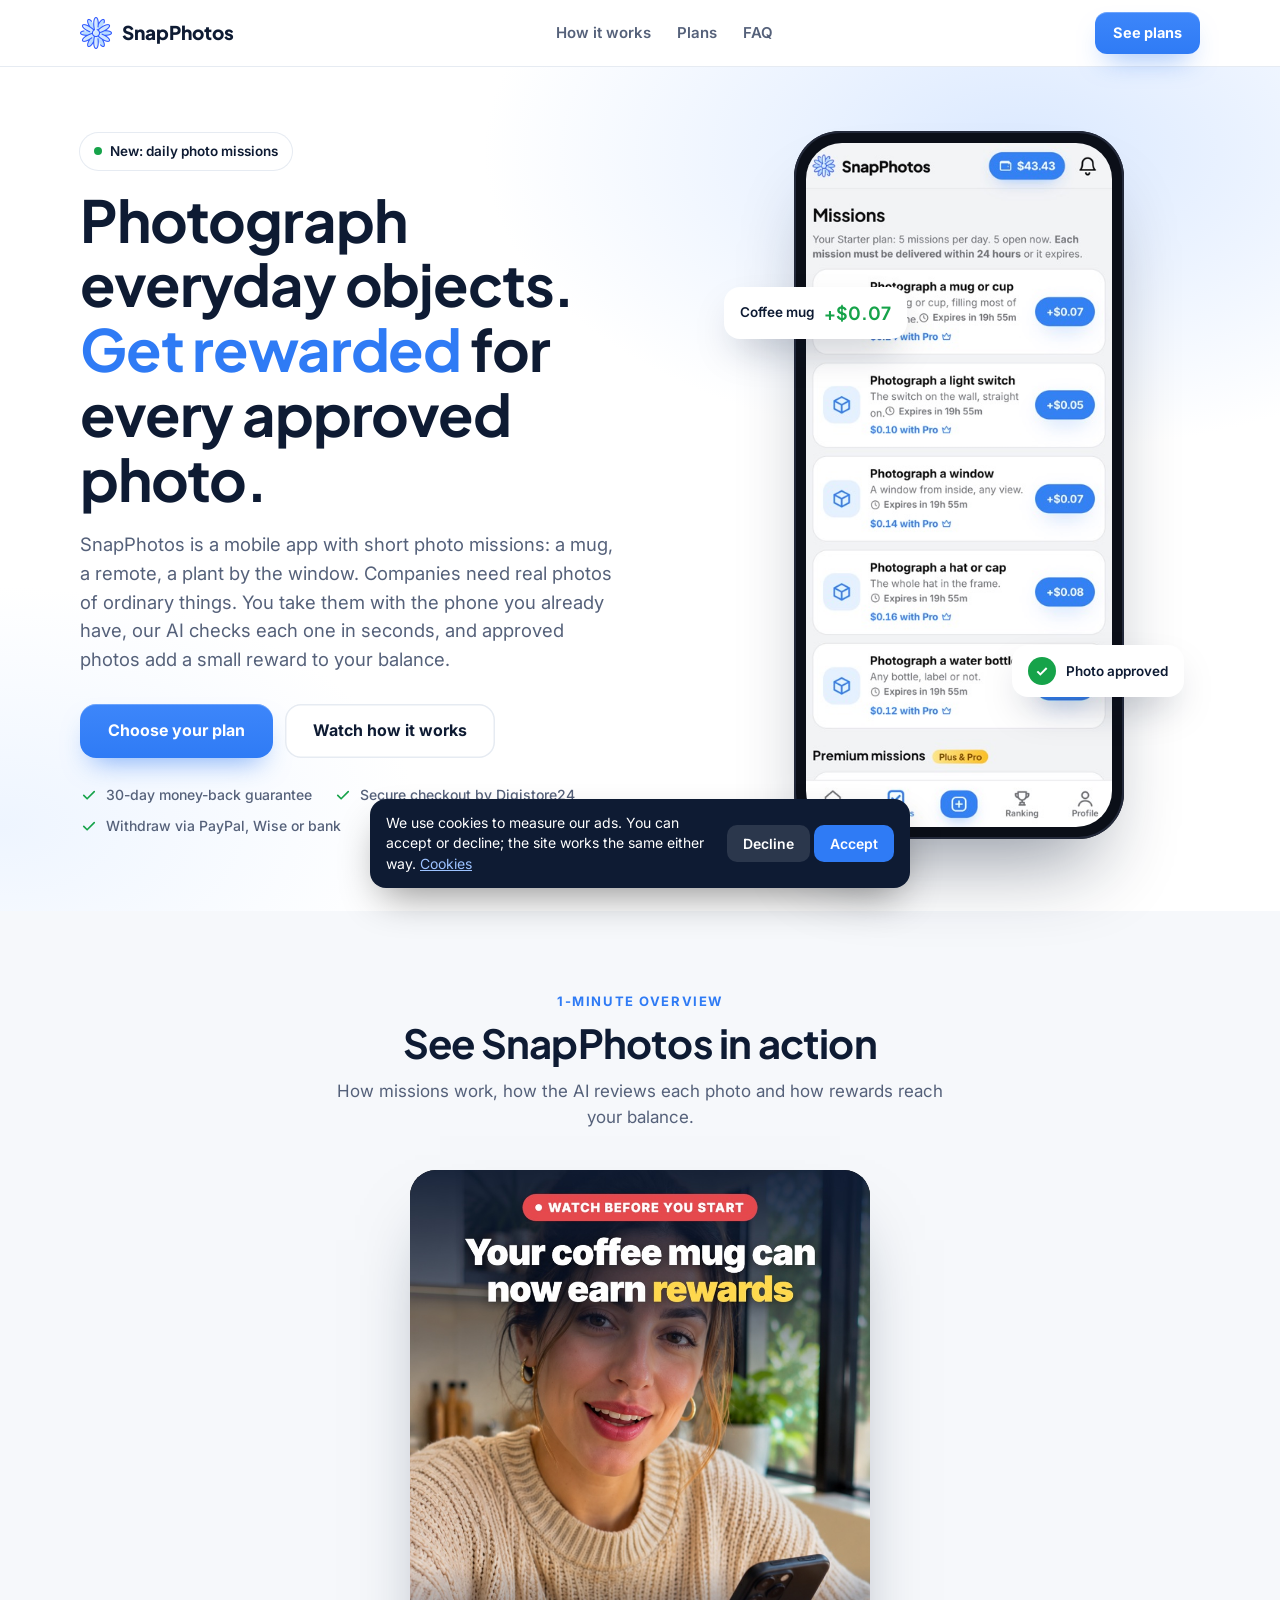
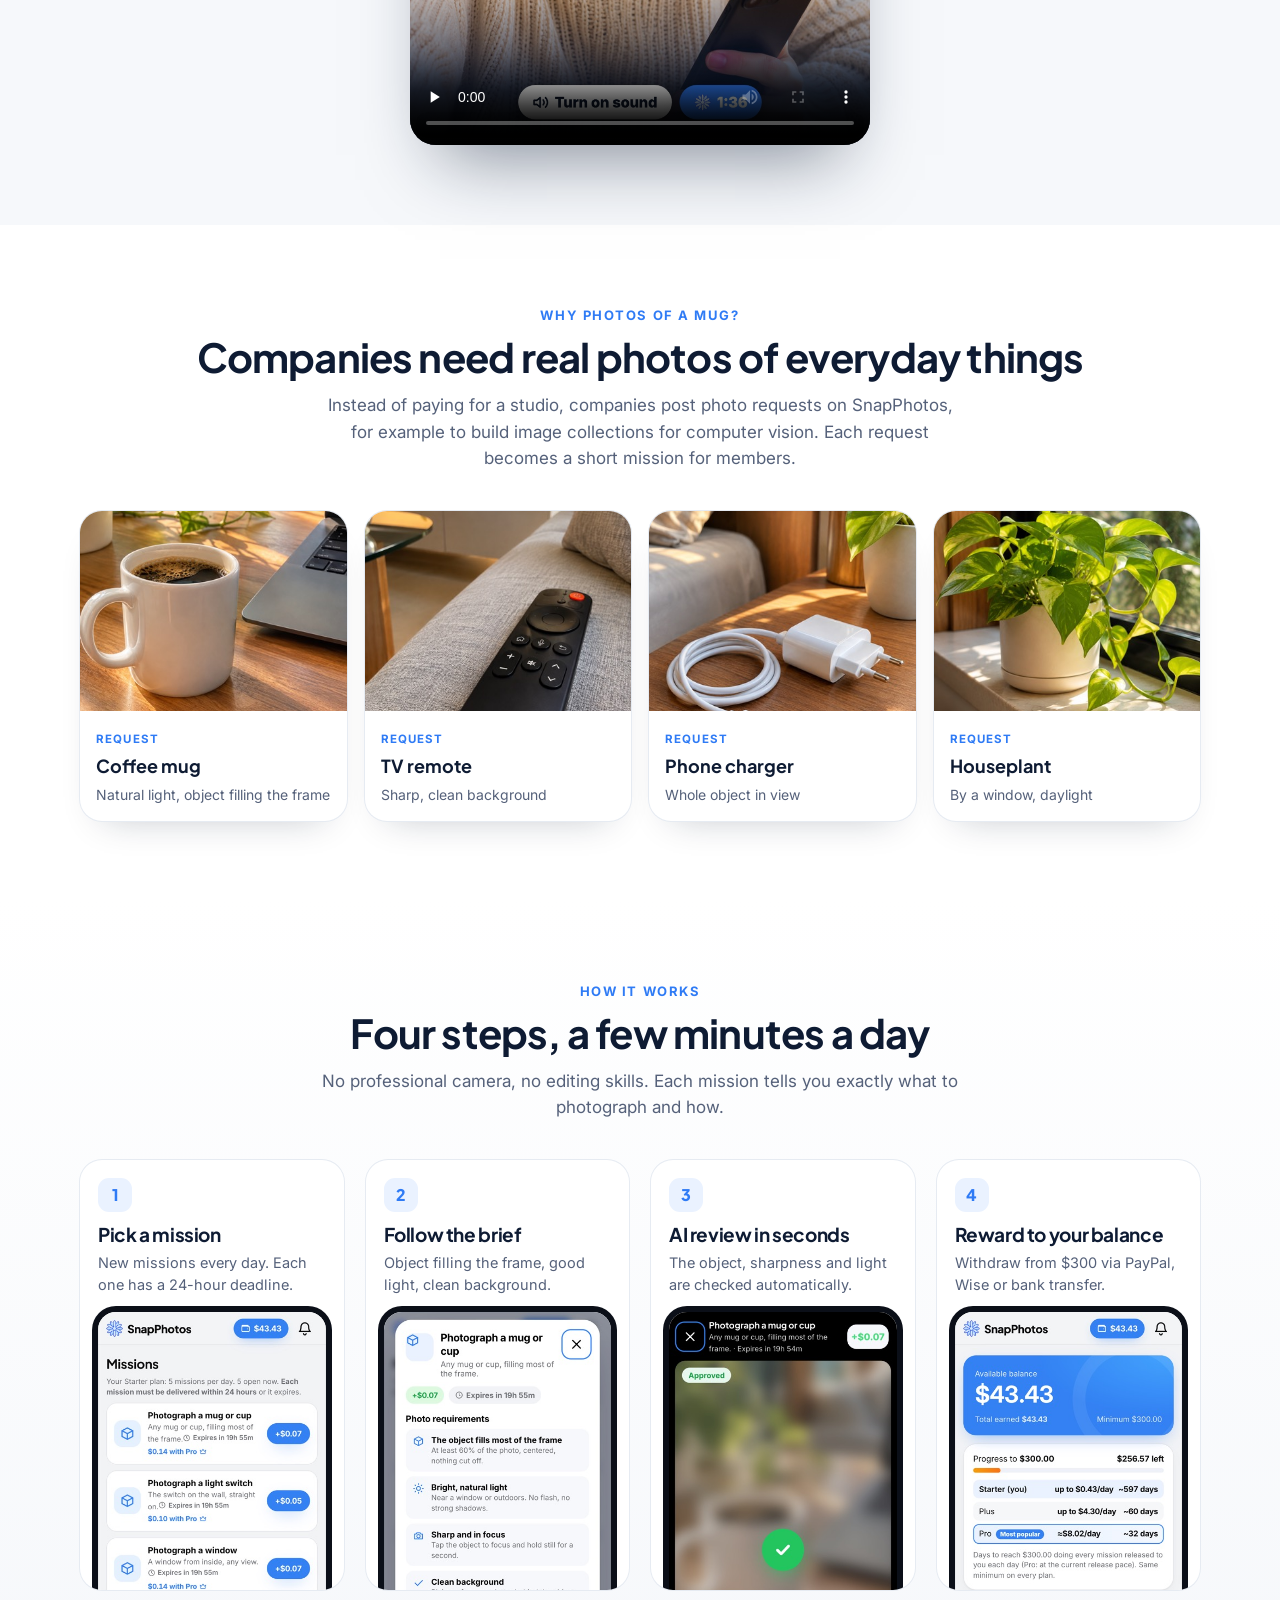
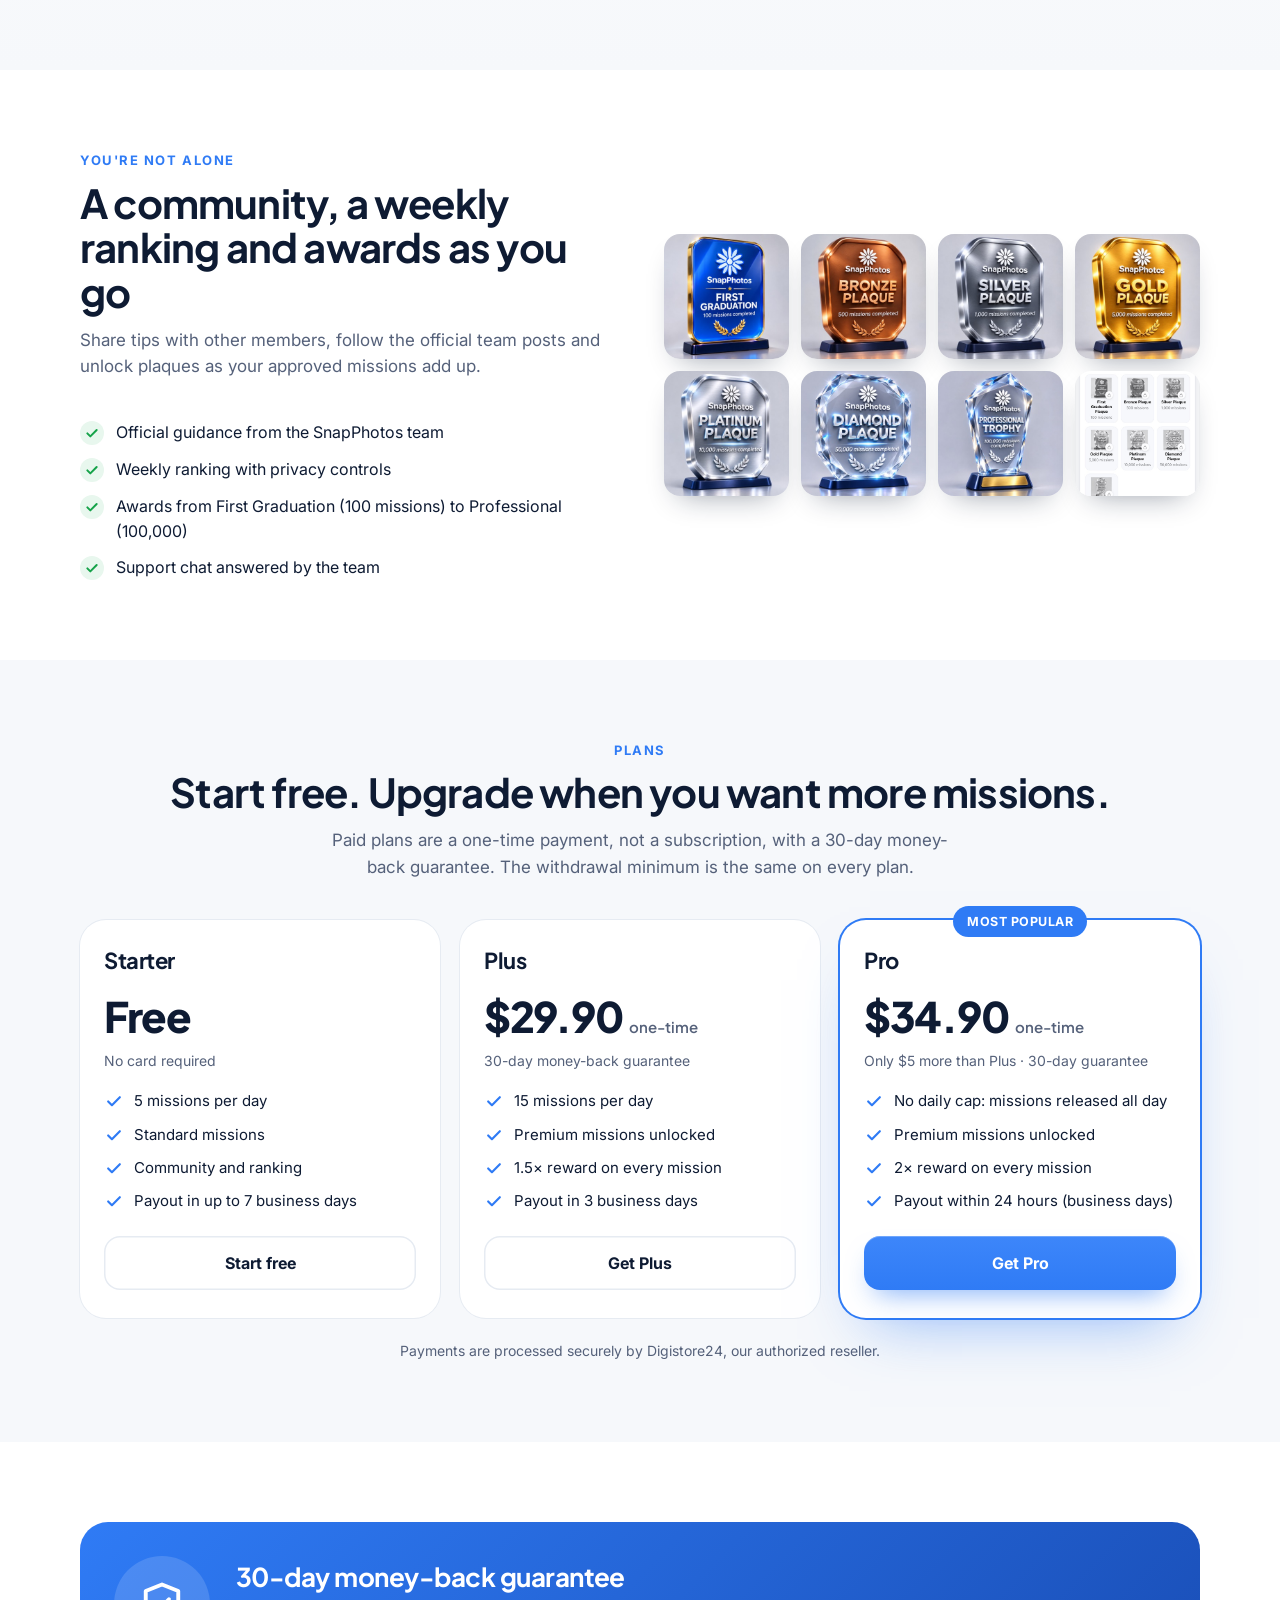
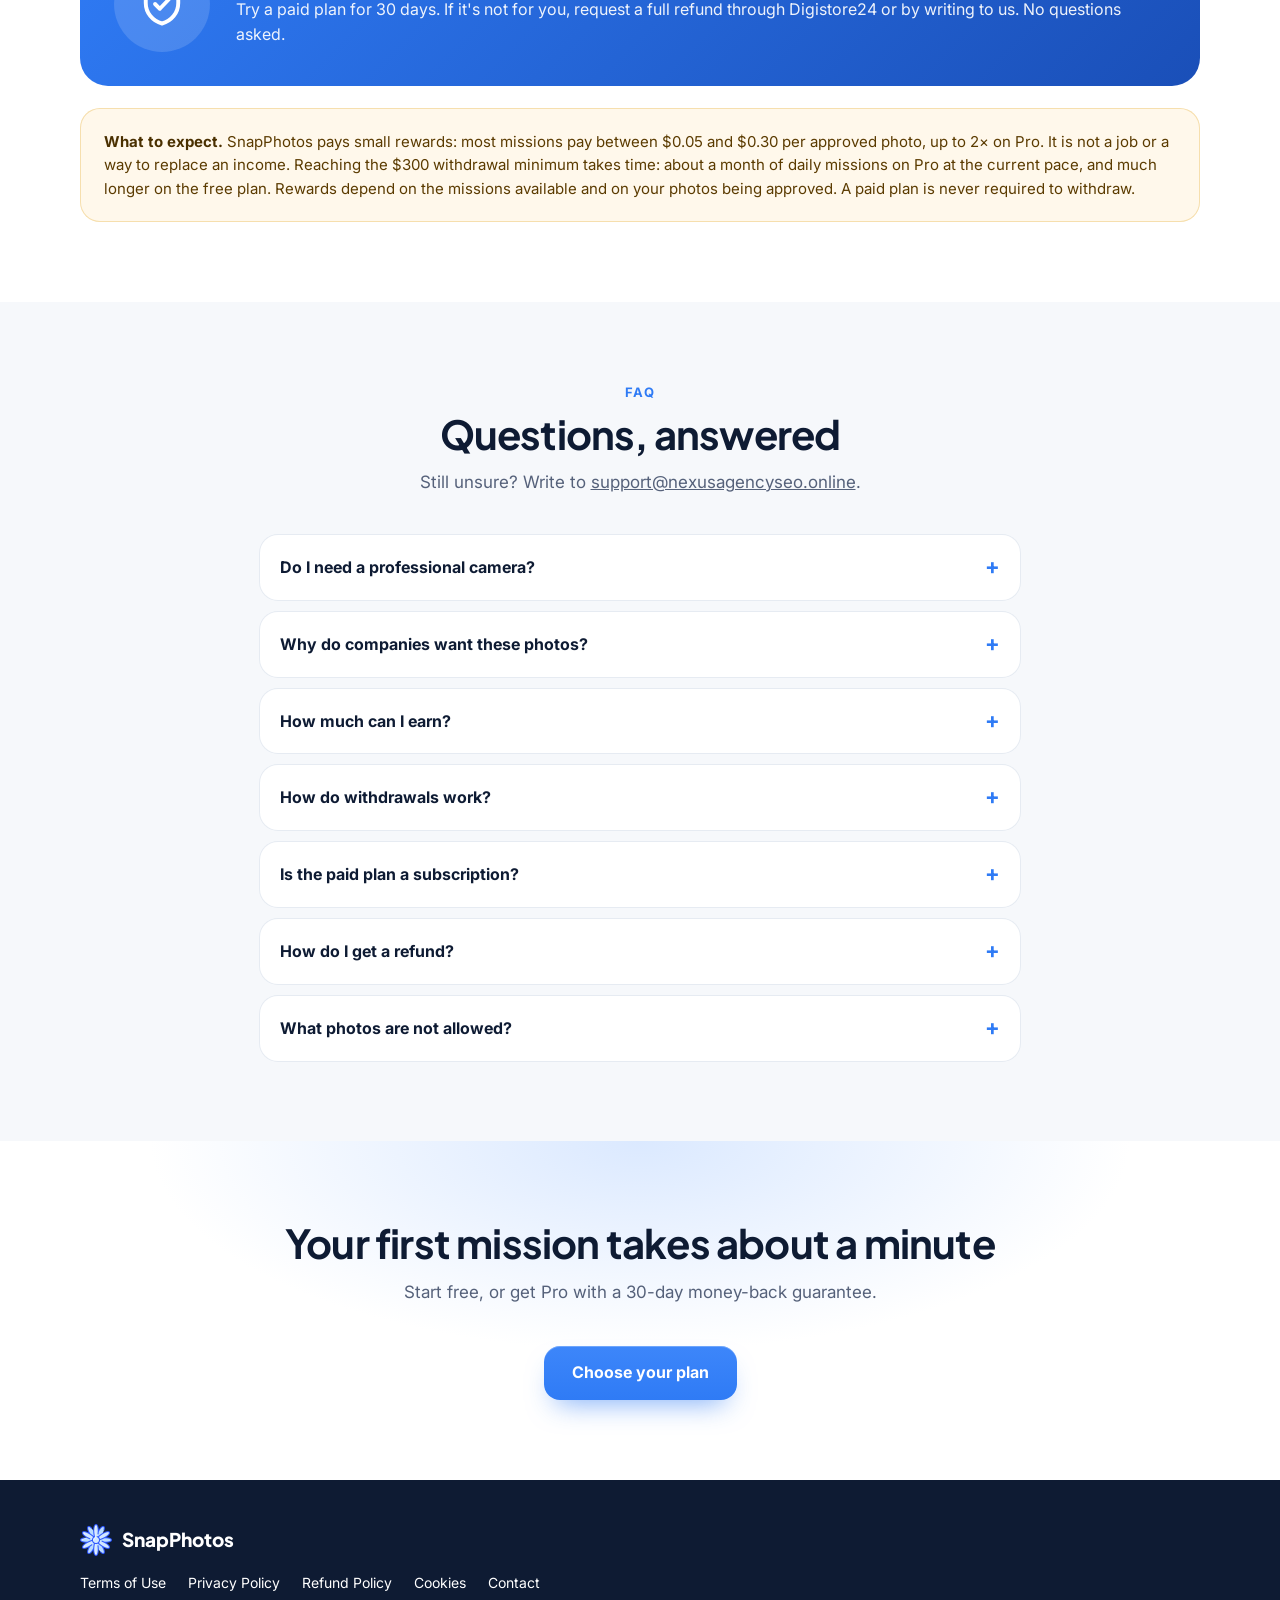
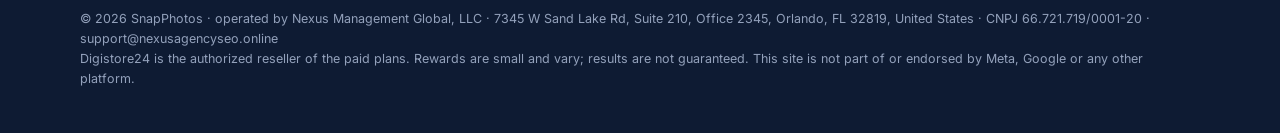
==== index.html @ c44086b6 "Página de vendas e páginas legais do SnapPhotos (site estático) Co-Authored-By: Claude Opus 5.5 <nor" ====
<!doctype html>
<html lang="en">
<head>
<meta charset="utf-8">
<meta name="viewport" content="width=device-width, initial-scale=1">
<title>SnapPhotos — Photo missions with small rewards</title>
<meta name="description" content="SnapPhotos is a mobile app with short daily photo missions. Photograph everyday objects, get each photo checked by AI and earn a small reward for every approved photo.">
<link rel="icon" type="image/png" sizes="256x256" href="/assets/icone/flor-256.png">
<link rel="apple-touch-icon" href="/assets/icone/flor-apple-180.png">
<meta property="og:title" content="SnapPhotos — Photo missions with small rewards">
<meta property="og:description" content="Photograph everyday objects with your phone and earn a small reward for every approved photo.">
<meta property="og:image" content="/img/vsl-capa.jpg">
<link rel="preconnect" href="https://fonts.googleapis.com">
<link rel="preconnect" href="https://fonts.gstatic.com" crossorigin>
<link href="https://fonts.googleapis.com/css2?family=Inter:opsz,wght@14..32,400..800&family=Plus+Jakarta+Sans:wght@600;700;800&display=swap" rel="stylesheet">
<style>
:root{--azul:#2F7BF5;--azul-esc:#1A4FB8;--azul-claro:#EAF2FF;--tinta:#0E1B33;--tinta-2:#55617a;--linha:#e6ebf2;--fundo:#f6f8fb;--verde:#16A34A;--ambar:#B45309;
  --titulo:"Plus Jakarta Sans",Inter,system-ui,sans-serif;--r:22px}
*{margin:0;padding:0;box-sizing:border-box}
html{scroll-behavior:smooth;-webkit-text-size-adjust:100%}
body{font-family:Inter,system-ui,sans-serif;color:var(--tinta);background:#fff;line-height:1.55;font-size:16px;overflow-x:hidden}
img,video{max-width:100%;display:block}
a{color:inherit}
.box{width:min(1120px,100% - 32px);margin:0 auto}
h1,h2,h3{font-family:var(--titulo);letter-spacing:-.02em;line-height:1.12}
h2{font-size:clamp(28px,4vw,40px);text-align:center;margin-bottom:12px}
.sub{color:var(--tinta-2);text-align:center;max-width:640px;margin:0 auto 40px;font-size:17px}
section{padding:80px 0}
.eyebrow{display:block;text-align:center;font-size:13px;font-weight:700;letter-spacing:.12em;text-transform:uppercase;color:var(--azul);margin-bottom:10px}
.btn{display:inline-flex;align-items:center;justify-content:center;gap:10px;height:54px;padding:0 28px;border-radius:16px;font-weight:700;font-size:16px;text-decoration:none;border:0;cursor:pointer;transition:transform .15s,box-shadow .15s}
.btn:active{transform:scale(.98)}
.btn-azul{background:linear-gradient(180deg,#3d86fa,var(--azul));color:#fff;box-shadow:0 14px 28px -12px rgb(47 123 245 / .65),inset 0 1px 0 rgb(255 255 255 / .25)}
.btn-azul:hover{box-shadow:0 18px 34px -12px rgb(47 123 245 / .8)}
.btn-claro{background:#fff;color:var(--tinta);box-shadow:inset 0 0 0 1.5px var(--linha)}
.btn:focus-visible,a:focus-visible{outline:3px solid #9cc2ff;outline-offset:3px}

/* topo */
header{position:sticky;top:0;z-index:20;background:rgb(255 255 255 / .9);backdrop-filter:blur(10px);border-bottom:1px solid var(--linha)}
header .box{display:flex;align-items:center;justify-content:space-between;height:66px;gap:16px}
.marca{display:flex;align-items:center;gap:10px;font-family:var(--titulo);font-weight:800;font-size:19px;text-decoration:none}
.marca img{width:32px;height:32px}
nav{display:flex;gap:26px;font-size:15px;font-weight:600;color:var(--tinta-2)}
nav a{text-decoration:none}
nav a:hover{color:var(--tinta)}
header .btn{height:42px;padding:0 18px;font-size:14.5px;border-radius:12px}
@media (max-width:760px){nav{display:none}}

/* hero */
.hero{padding:64px 0 72px;background:radial-gradient(900px 500px at 80% 10%,#dbe9ff 0,transparent 60%),radial-gradient(700px 400px at 0% 90%,#eef5ff 0,transparent 60%)}
.hero .box{display:grid;grid-template-columns:1.1fr .9fr;gap:48px;align-items:center}
.selo{display:inline-flex;align-items:center;gap:8px;background:#fff;border-radius:99px;padding:8px 14px;font-size:13.5px;font-weight:600;box-shadow:0 0 0 1px var(--linha)}
.selo i{width:8px;height:8px;border-radius:50%;background:var(--verde)}
.hero h1{font-size:clamp(36px,5.4vw,58px);margin:18px 0 18px}
.hero h1 em{font-style:normal;color:var(--azul)}
.hero p.lead{font-size:18.5px;color:var(--tinta-2);max-width:540px}
.acoes{display:flex;gap:12px;flex-wrap:wrap;margin:30px 0 26px}
.confia{display:flex;flex-wrap:wrap;gap:10px 22px;font-size:14px;color:var(--tinta-2);font-weight:500}
.confia span{display:flex;align-items:center;gap:8px}
.confia svg{width:18px;height:18px;stroke:var(--verde);fill:none;stroke-width:2.2;stroke-linecap:round;stroke-linejoin:round}
.celular{position:relative;justify-self:center;width:min(330px,80vw);aspect-ratio:9/19.3;border-radius:46px;background:#0b0f18;padding:12px;box-shadow:0 50px 80px -30px rgb(14 27 51 / .45),0 0 0 2px #23293a inset}
.celular img{width:100%;height:100%;object-fit:cover;object-position:top;border-radius:36px}
.flutua{position:absolute;background:#fff;border-radius:16px;padding:12px 16px;box-shadow:0 18px 40px -14px rgb(14 27 51 / .35);font-size:13.5px;font-weight:600;display:flex;align-items:center;gap:10px;white-space:nowrap}
.flutua b{font-family:var(--titulo);font-size:18px;color:var(--verde)}
.f1{left:-70px;top:22%}.f2{right:-60px;bottom:20%}
.f2 .ok{width:28px;height:28px;border-radius:50%;background:var(--verde);display:grid;place-items:center}
.f2 .ok svg{width:16px;height:16px;stroke:#fff;fill:none;stroke-width:3}
@media (max-width:900px){.hero .box{grid-template-columns:1fr}.hero{text-align:center}.hero p.lead{margin:0 auto}.acoes,.confia{justify-content:center}.f1{left:-20px}.f2{right:-20px}}
@media (max-width:420px){.flutua{display:none}}

/* vídeo */
.video{background:var(--fundo)}
.player{width:min(460px,100%);margin:0 auto;aspect-ratio:4/5;border-radius:26px;overflow:hidden;background:#000;box-shadow:0 40px 70px -30px rgb(14 27 51 / .5)}
.player video{width:100%;height:100%;object-fit:cover}

/* por que */
.pedidos{display:grid;grid-template-columns:repeat(4,1fr);gap:18px}
.pedido{background:#fff;border-radius:var(--r);overflow:hidden;box-shadow:0 0 0 1px var(--linha),0 18px 36px -24px rgb(14 27 51 / .3)}
.pedido img{aspect-ratio:4/3;object-fit:cover;width:100%}
.pedido div{padding:14px 16px}
.pedido small{font-size:11.5px;font-weight:700;letter-spacing:.1em;color:var(--azul)}
.pedido b{display:block;font-family:var(--titulo);font-size:18px;margin:2px 0}
.pedido span{color:var(--tinta-2);font-size:14px}
@media (max-width:860px){.pedidos{grid-template-columns:repeat(2,1fr)}}

/* passos */
.passos{background:linear-gradient(180deg,#fff,var(--fundo))}
.lista-passos{display:grid;grid-template-columns:repeat(4,1fr);gap:22px}
.passo{background:#fff;border-radius:var(--r);padding:18px 18px 0;box-shadow:0 0 0 1px var(--linha);display:flex;flex-direction:column;overflow:hidden}
.passo .n{width:34px;height:34px;border-radius:11px;background:var(--azul-claro);color:var(--azul);font-weight:800;display:grid;place-items:center;font-family:var(--titulo)}
.passo h3{font-size:19px;margin:12px 0 6px}
.passo p{color:var(--tinta-2);font-size:14.5px;margin-bottom:16px}
.passo img{margin-top:auto;border-radius:18px 18px 0 0;aspect-ratio:9/11;object-fit:cover;object-position:top;box-shadow:0 0 0 6px #0b0f18}
@media (max-width:960px){.lista-passos{grid-template-columns:repeat(2,1fr)}}
@media (max-width:520px){.lista-passos{grid-template-columns:1fr}}

/* comunidade */
.duas{display:grid;grid-template-columns:1fr 1fr;gap:48px;align-items:center}
.duas h2,.duas .sub{text-align:left;margin-left:0}
.check{list-style:none;display:grid;gap:12px;margin-top:6px}
.check li{display:flex;gap:12px;align-items:flex-start;font-size:16px}
.check svg{flex:none;width:24px;height:24px;margin-top:1px;padding:4px;border-radius:50%;background:#E8F7EE;stroke:var(--verde);fill:none;stroke-width:3;stroke-linecap:round;stroke-linejoin:round}
.placas{display:grid;grid-template-columns:repeat(4,1fr);gap:12px}
.placas img{border-radius:16px;aspect-ratio:1;object-fit:cover;box-shadow:0 14px 28px -16px rgb(14 27 51 / .45)}
@media (max-width:860px){.duas{grid-template-columns:1fr}.duas h2,.duas .sub{text-align:center;margin-left:auto}}

/* planos */
.planos{background:var(--fundo)}
.grade-planos{display:grid;grid-template-columns:repeat(3,1fr);gap:20px;align-items:stretch}
.plano{background:#fff;border-radius:26px;padding:28px 24px;box-shadow:0 0 0 1px var(--linha);display:flex;flex-direction:column}
.plano.pro{box-shadow:0 0 0 2px var(--azul),0 30px 60px -30px rgb(47 123 245 / .55);position:relative}
.plano .tag{position:absolute;top:-14px;left:50%;transform:translateX(-50%);background:var(--azul);color:#fff;border-radius:99px;padding:6px 14px;font-size:12.5px;font-weight:700;letter-spacing:.04em}
.plano h3{font-size:22px}
.plano .preco{font-family:var(--titulo);font-size:42px;font-weight:800;letter-spacing:-.03em;margin:10px 0 2px}
.plano .preco small{font-size:15px;font-weight:600;color:var(--tinta-2);letter-spacing:0}
.plano .pg{color:var(--tinta-2);font-size:14px;margin-bottom:18px}
.plano ul{list-style:none;display:grid;gap:10px;margin-bottom:24px;font-size:15px}
.plano li{display:flex;gap:10px}
.plano li svg{flex:none;width:20px;height:20px;stroke:var(--azul);fill:none;stroke-width:2.6;stroke-linecap:round;stroke-linejoin:round;margin-top:2px}
.plano .btn{margin-top:auto;width:100%}
.nota-planos{text-align:center;color:var(--tinta-2);font-size:14px;margin-top:22px}
@media (max-width:900px){.grade-planos{grid-template-columns:1fr;max-width:460px;margin:0 auto}}

/* garantia + aviso */
.garantia{display:flex;gap:26px;align-items:center;background:linear-gradient(135deg,var(--azul),var(--azul-esc));color:#fff;border-radius:28px;padding:34px}
.garantia .escudo{flex:none;width:96px;height:96px;border-radius:50%;background:rgb(255 255 255 / .14);display:grid;place-items:center}
.garantia .escudo svg{width:52px;height:52px;stroke:#fff;fill:none;stroke-width:1.8;stroke-linecap:round;stroke-linejoin:round}
.garantia h3{font-size:26px;margin-bottom:6px}
.garantia p{opacity:.92}
@media (max-width:640px){.garantia{flex-direction:column;text-align:center}}
.aviso{margin-top:22px;background:#FFF8EB;border-radius:20px;padding:22px 24px;color:#5b3b00;font-size:15px;box-shadow:inset 0 0 0 1px #f6dfae}
.aviso b{color:#4a3000}

/* faq */
.faq{max-width:760px;margin:0 auto;display:grid;gap:12px}
details{background:#fff;border-radius:18px;box-shadow:0 0 0 1px var(--linha);padding:4px 20px}
summary{cursor:pointer;list-style:none;font-weight:700;padding:16px 0;display:flex;justify-content:space-between;gap:16px}
summary::-webkit-details-marker{display:none}
summary::after{content:"+";font-size:22px;line-height:1;color:var(--azul)}
details[open] summary::after{content:"–"}
details p{color:var(--tinta-2);padding-bottom:18px}

/* cta final + rodapé */
.final{text-align:center;background:radial-gradient(700px 300px at 50% 0,#dbe9ff,transparent 70%)}
.final h2{margin-bottom:14px}
footer{background:var(--tinta);color:#c9d3e6;padding:44px 0;font-size:14px}
footer .box{display:grid;gap:16px}
footer .links{display:flex;flex-wrap:wrap;gap:8px 22px}
footer a{color:#fff;text-decoration:none}
footer a:hover{text-decoration:underline}
footer .legal{font-size:12.5px;color:#93a1bb;line-height:1.6}
@media (prefers-reduced-motion:reduce){html{scroll-behavior:auto}.btn{transition:none}}
</style>
</head>
<body>

<header>
  <div class="box">
    <a class="marca" href="#"><img src="/assets/icone/flor-256.png" alt="">SnapPhotos</a>
    <nav aria-label="Main"><a href="#how">How it works</a><a href="#plans">Plans</a><a href="#faq">FAQ</a></nav>
    <a class="btn btn-azul" href="#plans">See plans</a>
  </div>
</header>

<main>
<section class="hero">
  <div class="box">
    <div>
      <span class="selo"><i></i>New: daily photo missions</span>
      <h1>Photograph everyday objects. <em>Get rewarded</em> for every approved photo.</h1>
      <p class="lead">SnapPhotos is a mobile app with short photo missions: a mug, a remote, a plant by the window. Companies need real photos of ordinary things. You take them with the phone you already have, our AI checks each one in seconds, and approved photos add a small reward to your balance.</p>
      <div class="acoes">
        <a class="btn btn-azul" href="#plans">Choose your plan</a>
        <a class="btn btn-claro" href="#video">Watch how it works</a>
      </div>
      <div class="confia">
        <span><svg viewBox="0 0 24 24"><path d="m5 12.5 4.5 4.5L19 7.5"/></svg>30-day money-back guarantee</span>
        <span><svg viewBox="0 0 24 24"><path d="m5 12.5 4.5 4.5L19 7.5"/></svg>Secure checkout by Digistore24</span>
        <span><svg viewBox="0 0 24 24"><path d="m5 12.5 4.5 4.5L19 7.5"/></svg>Withdraw via PayPal, Wise or bank</span>
      </div>
    </div>
    <div class="celular">
      <img src="/img/app-missoes.jpg" alt="SnapPhotos app showing today's photo missions and the reward for each one" width="900" height="1947">
      <div class="flutua f1">Coffee mug <b>+$0.07</b></div>
      <div class="flutua f2"><span class="ok"><svg viewBox="0 0 24 24"><path d="m5 12.5 4.5 4.5L19 7.5"/></svg></span>Photo approved</div>
    </div>
  </div>
</section>

<section class="video" id="video">
  <div class="box">
    <span class="eyebrow">1-minute overview</span>
    <h2>See SnapPhotos in action</h2>
    <p class="sub">How missions work, how the AI reviews each photo and how rewards reach your balance.</p>
    <div class="player">
      <video controls playsinline preload="none" poster="/img/vsl-capa.jpg">
        <source src="/vsl.mp4" type="video/mp4">
      </video>
    </div>
  </div>
</section>

<section>
  <div class="box">
    <span class="eyebrow">Why photos of a mug?</span>
    <h2>Companies need real photos of everyday things</h2>
    <p class="sub">Instead of paying for a studio, companies post photo requests on SnapPhotos, for example to build image collections for computer vision. Each request becomes a short mission for members.</p>
    <div class="pedidos">
      <div class="pedido"><img src="/img/cena-mug.jpg" alt="Coffee mug on a wooden desk" loading="lazy"><div><small>REQUEST</small><b>Coffee mug</b><span>Natural light, object filling the frame</span></div></div>
      <div class="pedido"><img src="/img/cena-remote.jpg" alt="TV remote on a sofa" loading="lazy"><div><small>REQUEST</small><b>TV remote</b><span>Sharp, clean background</span></div></div>
      <div class="pedido"><img src="/img/cena-charger.jpg" alt="Phone charger on a nightstand" loading="lazy"><div><small>REQUEST</small><b>Phone charger</b><span>Whole object in view</span></div></div>
      <div class="pedido"><img src="/img/cena-plant.jpg" alt="Houseplant by a window" loading="lazy"><div><small>REQUEST</small><b>Houseplant</b><span>By a window, daylight</span></div></div>
    </div>
  </div>
</section>

<section class="passos" id="how">
  <div class="box">
    <span class="eyebrow">How it works</span>
    <h2>Four steps, a few minutes a day</h2>
    <p class="sub">No professional camera, no editing skills. Each mission tells you exactly what to photograph and how.</p>
    <div class="lista-passos">
      <div class="passo"><span class="n">1</span><h3>Pick a mission</h3><p>New missions every day. Each one has a 24-hour deadline.</p><img src="/img/app-missoes.jpg" alt="List of daily missions" loading="lazy"></div>
      <div class="passo"><span class="n">2</span><h3>Follow the brief</h3><p>Object filling the frame, good light, clean background.</p><img src="/img/app-ficha.jpg" alt="Mission brief with photo requirements" loading="lazy"></div>
      <div class="passo"><span class="n">3</span><h3>AI review in seconds</h3><p>The object, sharpness and light are checked automatically.</p><img src="/img/app-aprovada.jpg" alt="Approved photo with AI analysis" loading="lazy"></div>
      <div class="passo"><span class="n">4</span><h3>Reward to your balance</h3><p>Withdraw from $300 via PayPal, Wise or bank transfer.</p><img src="/img/app-carteira.jpg" alt="Wallet with balance and payout options" loading="lazy"></div>
    </div>
  </div>
</section>

<section>
  <div class="box duas">
    <div>
      <span class="eyebrow" style="text-align:left">You're not alone</span>
      <h2>A community, a weekly ranking and awards as you go</h2>
      <p class="sub">Share tips with other members, follow the official team posts and unlock plaques as your approved missions add up.</p>
      <ul class="check">
        <li><svg viewBox="0 0 24 24"><path d="m5 12.5 4.5 4.5L19 7.5"/></svg>Official guidance from the SnapPhotos team</li>
        <li><svg viewBox="0 0 24 24"><path d="m5 12.5 4.5 4.5L19 7.5"/></svg>Weekly ranking with privacy controls</li>
        <li><svg viewBox="0 0 24 24"><path d="m5 12.5 4.5 4.5L19 7.5"/></svg>Awards from First Graduation (100 missions) to Professional (100,000)</li>
        <li><svg viewBox="0 0 24 24"><path d="m5 12.5 4.5 4.5L19 7.5"/></svg>Support chat answered by the team</li>
      </ul>
    </div>
    <div class="placas">
      <img src="/img/premio-100.jpg" alt="First Graduation plaque" loading="lazy">
      <img src="/img/premio-500.jpg" alt="Bronze plaque" loading="lazy">
      <img src="/img/premio-1000.jpg" alt="Silver plaque" loading="lazy">
      <img src="/img/premio-5000.jpg" alt="Gold plaque" loading="lazy">
      <img src="/img/premio-10000.jpg" alt="Platinum plaque" loading="lazy">
      <img src="/img/premio-50000.jpg" alt="Diamond plaque" loading="lazy">
      <img src="/img/premio-100000.jpg" alt="Professional trophy" loading="lazy">
      <img src="/img/app-premios.jpg" alt="Awards screen in the app" loading="lazy">
    </div>
  </div>
</section>

<section class="planos" id="plans">
  <div class="box">
    <span class="eyebrow">Plans</span>
    <h2>Start free. Upgrade when you want more missions.</h2>
    <p class="sub">Paid plans are a one-time payment, not a subscription, with a 30-day money-back guarantee. The withdrawal minimum is the same on every plan.</p>
    <div class="grade-planos">
      <div class="plano">
        <h3>Starter</h3>
        <div class="preco">Free</div>
        <p class="pg">No card required</p>
        <ul>
          <li><svg viewBox="0 0 24 24"><path d="m5 12.5 4.5 4.5L19 7.5"/></svg>5 missions per day</li>
          <li><svg viewBox="0 0 24 24"><path d="m5 12.5 4.5 4.5L19 7.5"/></svg>Standard missions</li>
          <li><svg viewBox="0 0 24 24"><path d="m5 12.5 4.5 4.5L19 7.5"/></svg>Community and ranking</li>
          <li><svg viewBox="0 0 24 24"><path d="m5 12.5 4.5 4.5L19 7.5"/></svg>Payout in up to 7 business days</li>
        </ul>
        <a class="btn btn-claro" data-app href="#plans">Start free</a>
      </div>
      <div class="plano">
        <h3>Plus</h3>
        <div class="preco">$29.90 <small>one-time</small></div>
        <p class="pg">30-day money-back guarantee</p>
        <ul>
          <li><svg viewBox="0 0 24 24"><path d="m5 12.5 4.5 4.5L19 7.5"/></svg>15 missions per day</li>
          <li><svg viewBox="0 0 24 24"><path d="m5 12.5 4.5 4.5L19 7.5"/></svg>Premium missions unlocked</li>
          <li><svg viewBox="0 0 24 24"><path d="m5 12.5 4.5 4.5L19 7.5"/></svg>1.5× reward on every mission</li>
          <li><svg viewBox="0 0 24 24"><path d="m5 12.5 4.5 4.5L19 7.5"/></svg>Payout in 3 business days</li>
        </ul>
        <a class="btn btn-claro" data-compra="plus" href="#plans">Get Plus</a>
      </div>
      <div class="plano pro">
        <span class="tag">MOST POPULAR</span>
        <h3>Pro</h3>
        <div class="preco">$34.90 <small>one-time</small></div>
        <p class="pg">Only $5 more than Plus · 30-day guarantee</p>
        <ul>
          <li><svg viewBox="0 0 24 24"><path d="m5 12.5 4.5 4.5L19 7.5"/></svg>No daily cap: missions released all day</li>
          <li><svg viewBox="0 0 24 24"><path d="m5 12.5 4.5 4.5L19 7.5"/></svg>Premium missions unlocked</li>
          <li><svg viewBox="0 0 24 24"><path d="m5 12.5 4.5 4.5L19 7.5"/></svg>2× reward on every mission</li>
          <li><svg viewBox="0 0 24 24"><path d="m5 12.5 4.5 4.5L19 7.5"/></svg>Payout within 24 hours (business days)</li>
        </ul>
        <a class="btn btn-azul" data-compra="pro" href="#plans">Get Pro</a>
      </div>
    </div>
    <p class="nota-planos">Payments are processed securely by Digistore24, our authorized reseller.</p>
  </div>
</section>

<section>
  <div class="box">
    <div class="garantia">
      <div class="escudo"><svg viewBox="0 0 24 24"><path d="M12 3 4.5 6v5.5c0 4.6 3.2 8.4 7.5 9.5 4.3-1.1 7.5-4.9 7.5-9.5V6z"/><path d="m8.8 12 2.2 2.2 4.2-4.4"/></svg></div>
      <div>
        <h3>30-day money-back guarantee</h3>
        <p>Try a paid plan for 30 days. If it's not for you, request a full refund through Digistore24 or by writing to us. No questions asked.</p>
      </div>
    </div>
    <div class="aviso">
      <b>What to expect.</b> SnapPhotos pays small rewards: most missions pay between $0.05 and $0.30 per approved photo, up to 2× on Pro. It is not a job or a way to replace an income. Reaching the $300 withdrawal minimum takes time: about a month of daily missions on Pro at the current pace, and much longer on the free plan. Rewards depend on the missions available and on your photos being approved. A paid plan is never required to withdraw.
    </div>
  </div>
</section>

<section id="faq" style="background:var(--fundo)">
  <div class="box">
    <span class="eyebrow">FAQ</span>
    <h2>Questions, answered</h2>
    <p class="sub">Still unsure? Write to <a href="mailto:support@nexusagencyseo.online">support@nexusagencyseo.online</a>.</p>
    <div class="faq">
      <details><summary>Do I need a professional camera?</summary><p>No. Any recent smartphone works. Each mission explains the framing and light it needs, and the AI tells you why a photo was not approved so you can try again.</p></details>
      <details><summary>Why do companies want these photos?</summary><p>Teams that build and test image-recognition systems need large numbers of real photos of everyday objects, taken in real homes and light. Photos may be included in image collections we license to them. Your name, email and payout details are never included.</p></details>
      <details><summary>How much can I earn?</summary><p>Each approved photo adds a small reward, usually between $0.05 and $0.30 (up to 2× on Pro). How much you accumulate depends on how many missions you complete and how many are approved. We make no promise of income.</p></details>
      <details><summary>How do withdrawals work?</summary><p>When your balance reaches $300 you can withdraw to PayPal, Wise or an international bank account in USD. The minimum is the same on every plan and a $2 fee applies to each request.</p></details>
      <details><summary>Is the paid plan a subscription?</summary><p>No. Plus and Pro are a single payment. There are no recurring charges.</p></details>
      <details><summary>How do I get a refund?</summary><p>Within 30 days of purchase, request it through the link in your Digistore24 receipt email or write to us with your order ID. See our <a href="/refund.html">refund policy</a>.</p></details>
      <details><summary>What photos are not allowed?</summary><p>Screenshots, images from the internet, duplicates, other people's faces, documents, cards and private screens. Missions are about everyday objects only.</p></details>
    </div>
  </div>
</section>

<section class="final">
  <div class="box">
    <h2>Your first mission takes about a minute</h2>
    <p class="sub">Start free, or get Pro with a 30-day money-back guarantee.</p>
    <a class="btn btn-azul" href="#plans">Choose your plan</a>
  </div>
</section>
</main>

<footer>
  <div class="box">
    <a class="marca" href="#" style="color:#fff"><img src="/assets/icone/flor-256.png" alt="">SnapPhotos</a>
    <div class="links"><a href="/terms.html">Terms of Use</a><a href="/privacy.html">Privacy Policy</a><a href="/refund.html">Refund Policy</a><a href="/cookies.html">Cookies</a><a href="/contact.html">Contact</a></div>
    <p class="legal">© 2026 SnapPhotos · operated by Nexus Management Global, LLC · 7345 W Sand Lake Rd, Suite 210, Office 2345, Orlando, FL 32819, United States · CNPJ 66.721.719/0001-20 · support@nexusagencyseo.online<br>
    Digistore24 is the authorized reseller of the paid plans. Rewards are small and vary; results are not guaranteed. This site is not part of or endorsed by Meta, Google or any other platform.</p>
  </div>
</footer>

<script>
/* Links de compra: preencher com os IDs dos produtos da Digistore24 quando forem criados.
   APP: endereço do app (funil gratuito) quando estiver no ar. Vazio = os botões levam aos planos. */
const DIGISTORE = { plus: "", pro: "" };
const APP = "";
document.querySelectorAll("[data-compra]").forEach(a => {
  const id = DIGISTORE[a.dataset.compra];
  if (id) a.href = "https://www.digistore24.com/product/" + id + "?language=en";
});
if (APP) document.querySelectorAll("[data-app]").forEach(a => a.href = APP);
</script>
<script>
/* Pixel da Meta: só carrega depois do "Accept". Mesmos pixels do app. */
(function(){
  var PIXELS = ["1711687053847327", "2727755177642705"], CH = "snap_cookies";
  function ok(){ try { return localStorage.getItem(CH); } catch(e) { return null; } }
  var carregado = false;
  function carrega(){
    if (carregado || ok() !== "sim" || !PIXELS.length) return; carregado = true;
    !function(f,b,e,v,n,t,s){if(f.fbq)return;n=f.fbq=function(){n.callMethod?n.callMethod.apply(n,arguments):n.queue.push(arguments)};if(!f._fbq)f._fbq=n;n.push=n;n.loaded=!0;n.version='2.0';n.queue=[];t=b.createElement(e);t.async=!0;t.src=v;s=b.getElementsByTagName(e)[0];s.parentNode.insertBefore(t,s)}(window,document,'script','https://connect.facebook.net/en_US/fbevents.js');
    PIXELS.forEach(function(p){ fbq("init", p); }); fbq("track", "PageView");
  }
  window.snapTrack = function(nome, dados){ if (carregado && window.fbq) fbq("track", nome, dados || {}); };
  function aviso(){
    if (ok() || !PIXELS.length) return;
    var el = document.createElement("div");
    el.setAttribute("role","dialog"); el.setAttribute("aria-label","Cookies");
    el.style.cssText = "position:fixed;left:12px;right:12px;bottom:12px;z-index:99;max-width:540px;margin:0 auto;background:#0E1B33;color:#fff;border-radius:16px;padding:14px 16px;font:14px/1.45 Inter,system-ui,sans-serif;box-shadow:0 18px 40px -12px rgba(0,0,0,.45);display:flex;gap:12px;align-items:center;flex-wrap:wrap";
    el.innerHTML = '<p style="flex:1 1 240px;margin:0">We use cookies to measure our ads. You can accept or decline; the site works the same either way. <a href="/cookies.html" style="color:#9cc2ff">Cookies</a></p><div><button data-c="nao" style="border:0;border-radius:10px;padding:10px 16px;font:600 14px Inter,sans-serif;cursor:pointer;background:rgba(255,255,255,.12);color:#fff">Decline</button> <button data-c="sim" style="border:0;border-radius:10px;padding:10px 16px;font:600 14px Inter,sans-serif;cursor:pointer;background:#2F7BF5;color:#fff">Accept</button></div>';
    el.addEventListener("click", function(ev){ var c = ev.target.getAttribute && ev.target.getAttribute("data-c"); if(!c) return; try{localStorage.setItem(CH,c);}catch(e){} el.remove(); carrega(); });
    document.body.appendChild(el);
  }
  carrega(); aviso();
  document.addEventListener("click", function(ev){
    var a = ev.target.closest && ev.target.closest("[data-compra]");
    if (a) snapTrack("InitiateCheckout", { currency: "USD", value: a.dataset.compra === "pro" ? 34.9 : 29.9, content_name: a.dataset.compra });
  });
  var v = document.querySelector("video"); if (v) v.addEventListener("play", function once(){ snapTrack("ViewContent", { content_name: "overview video" }); v.removeEventListener("play", once); });
})();
</script>
</body>
</html>
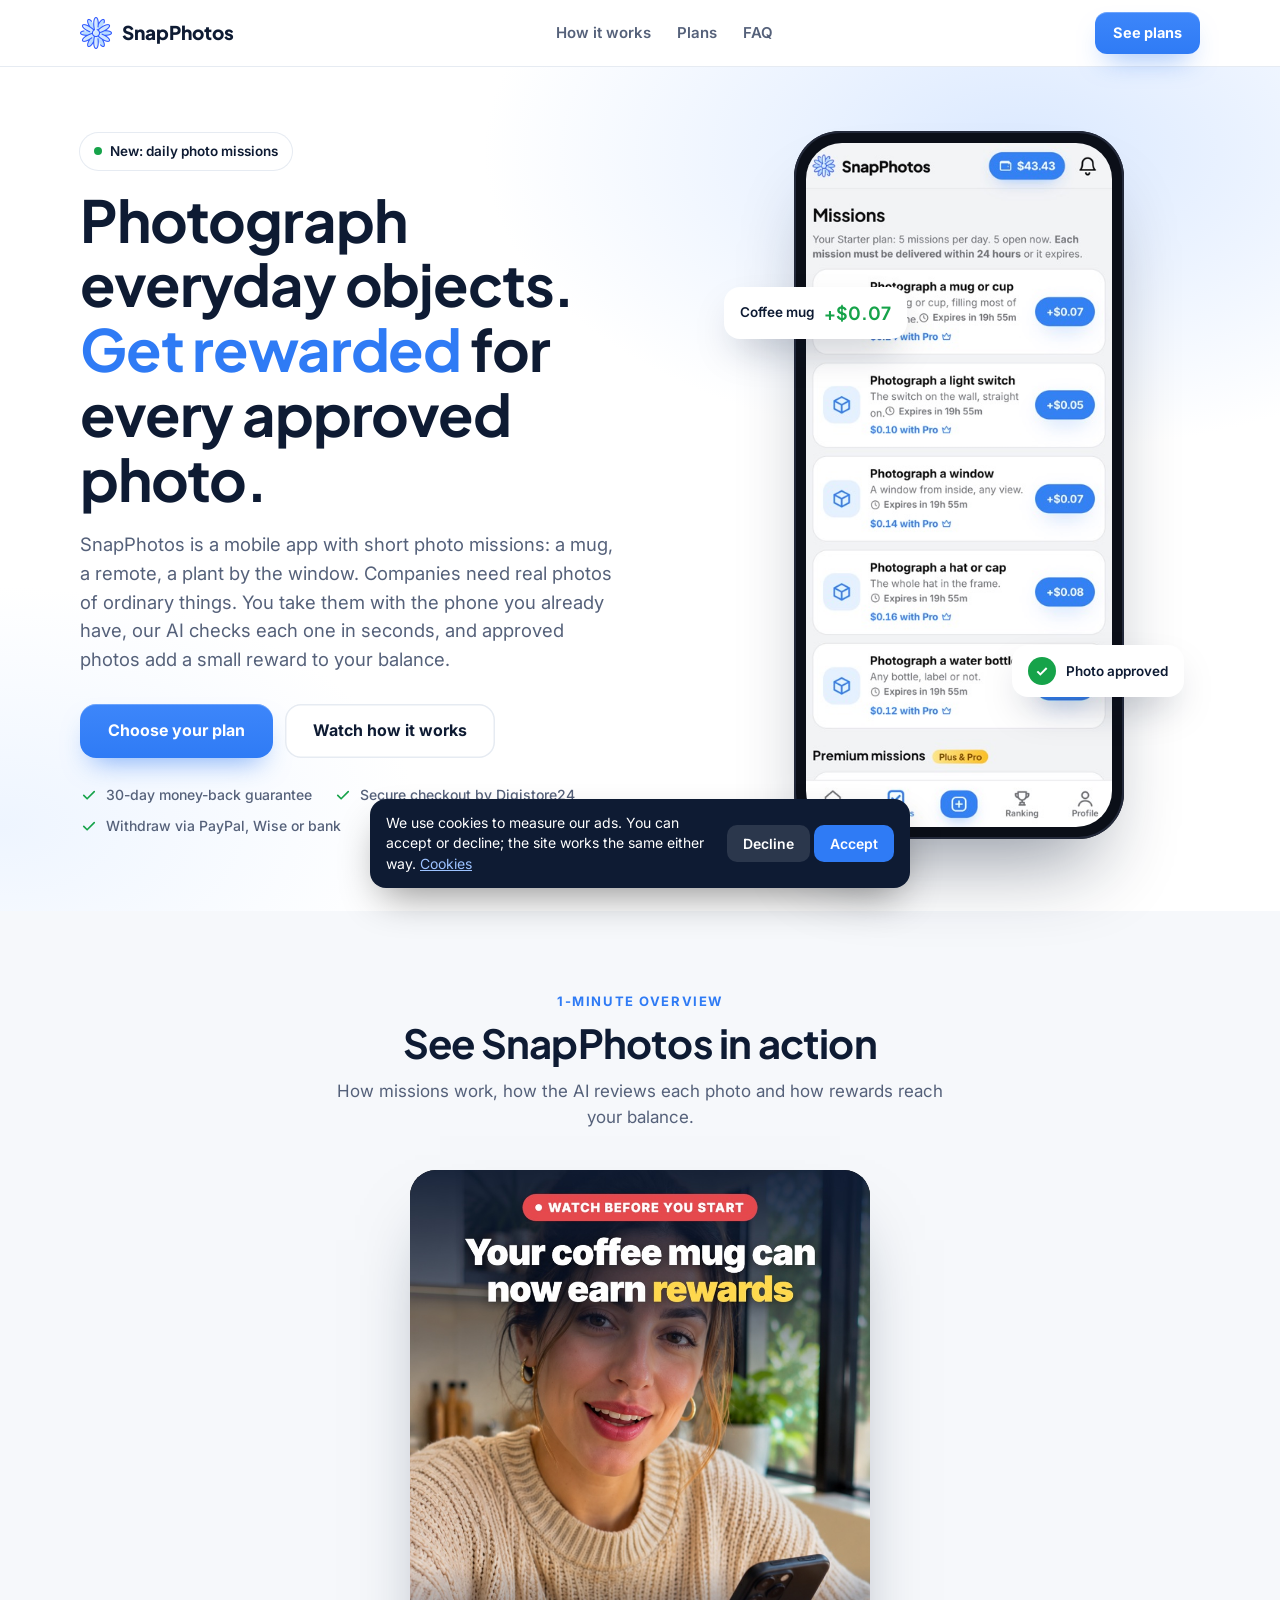
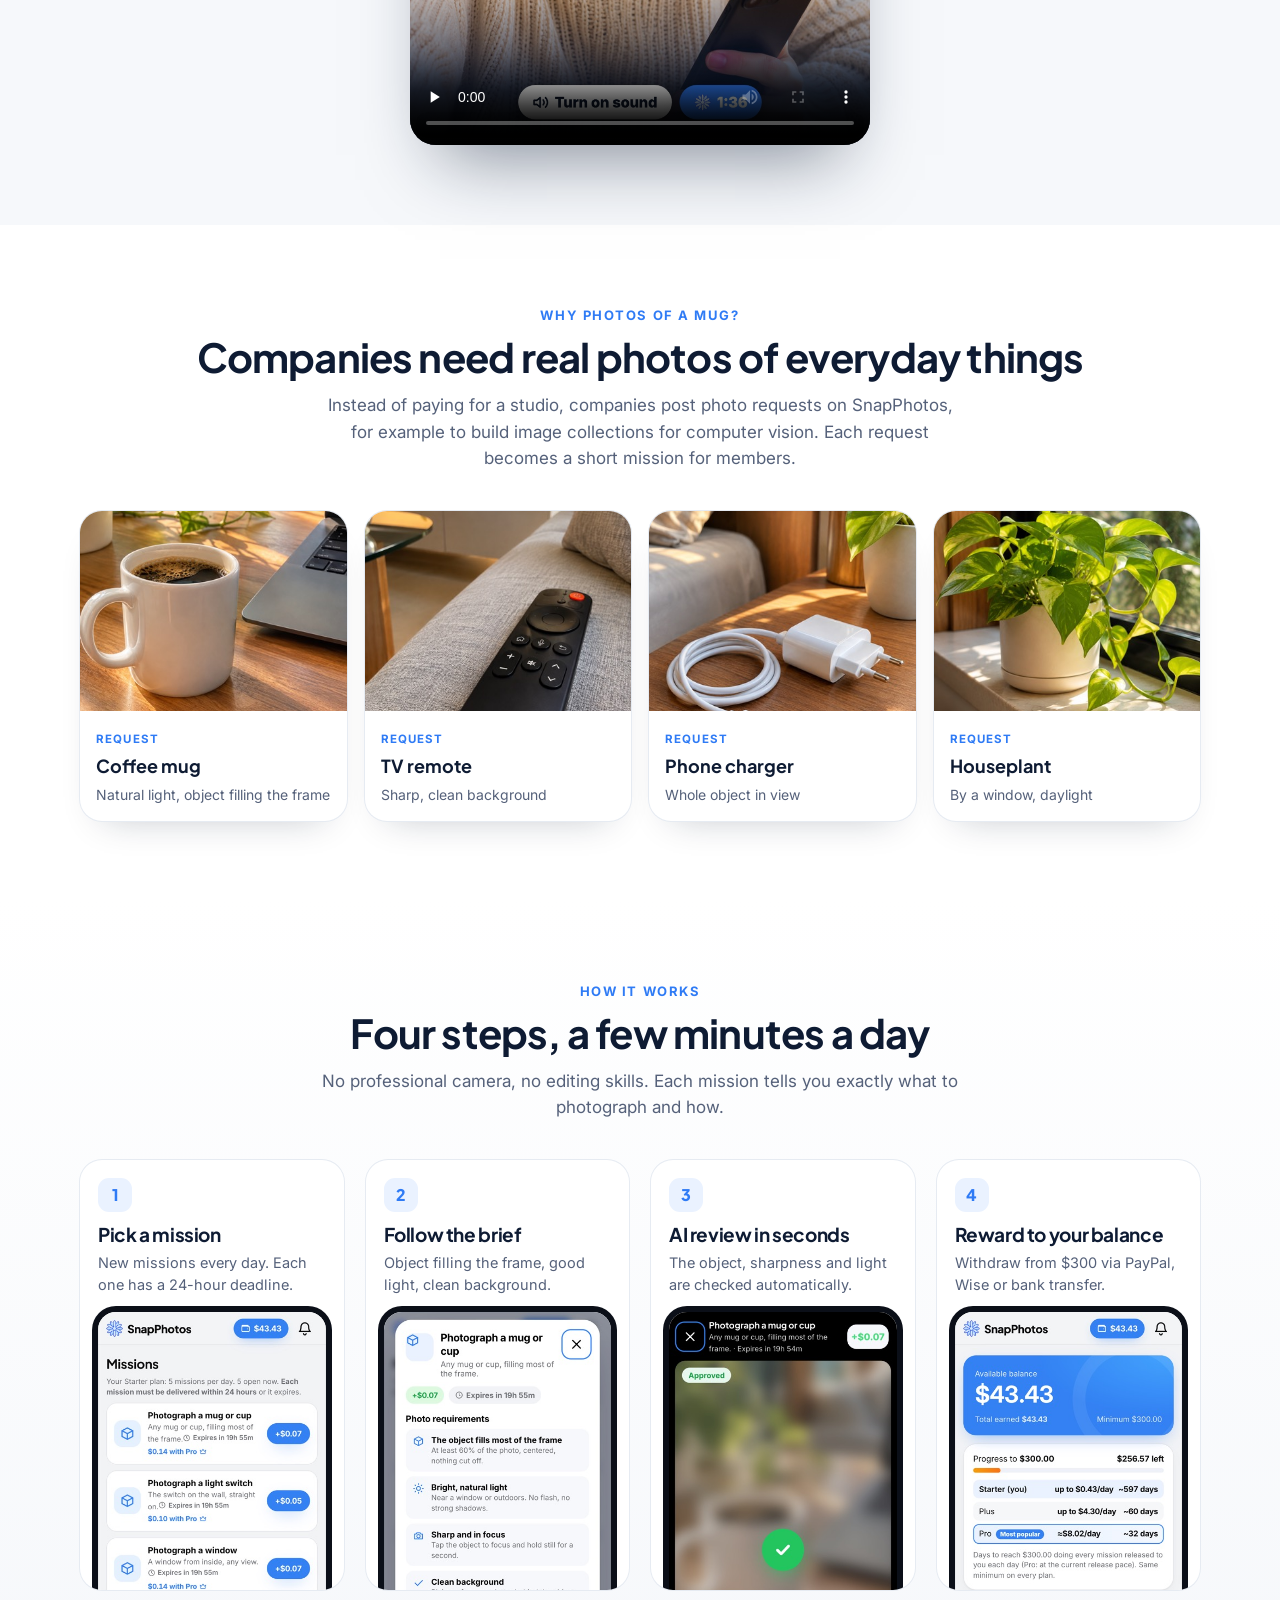
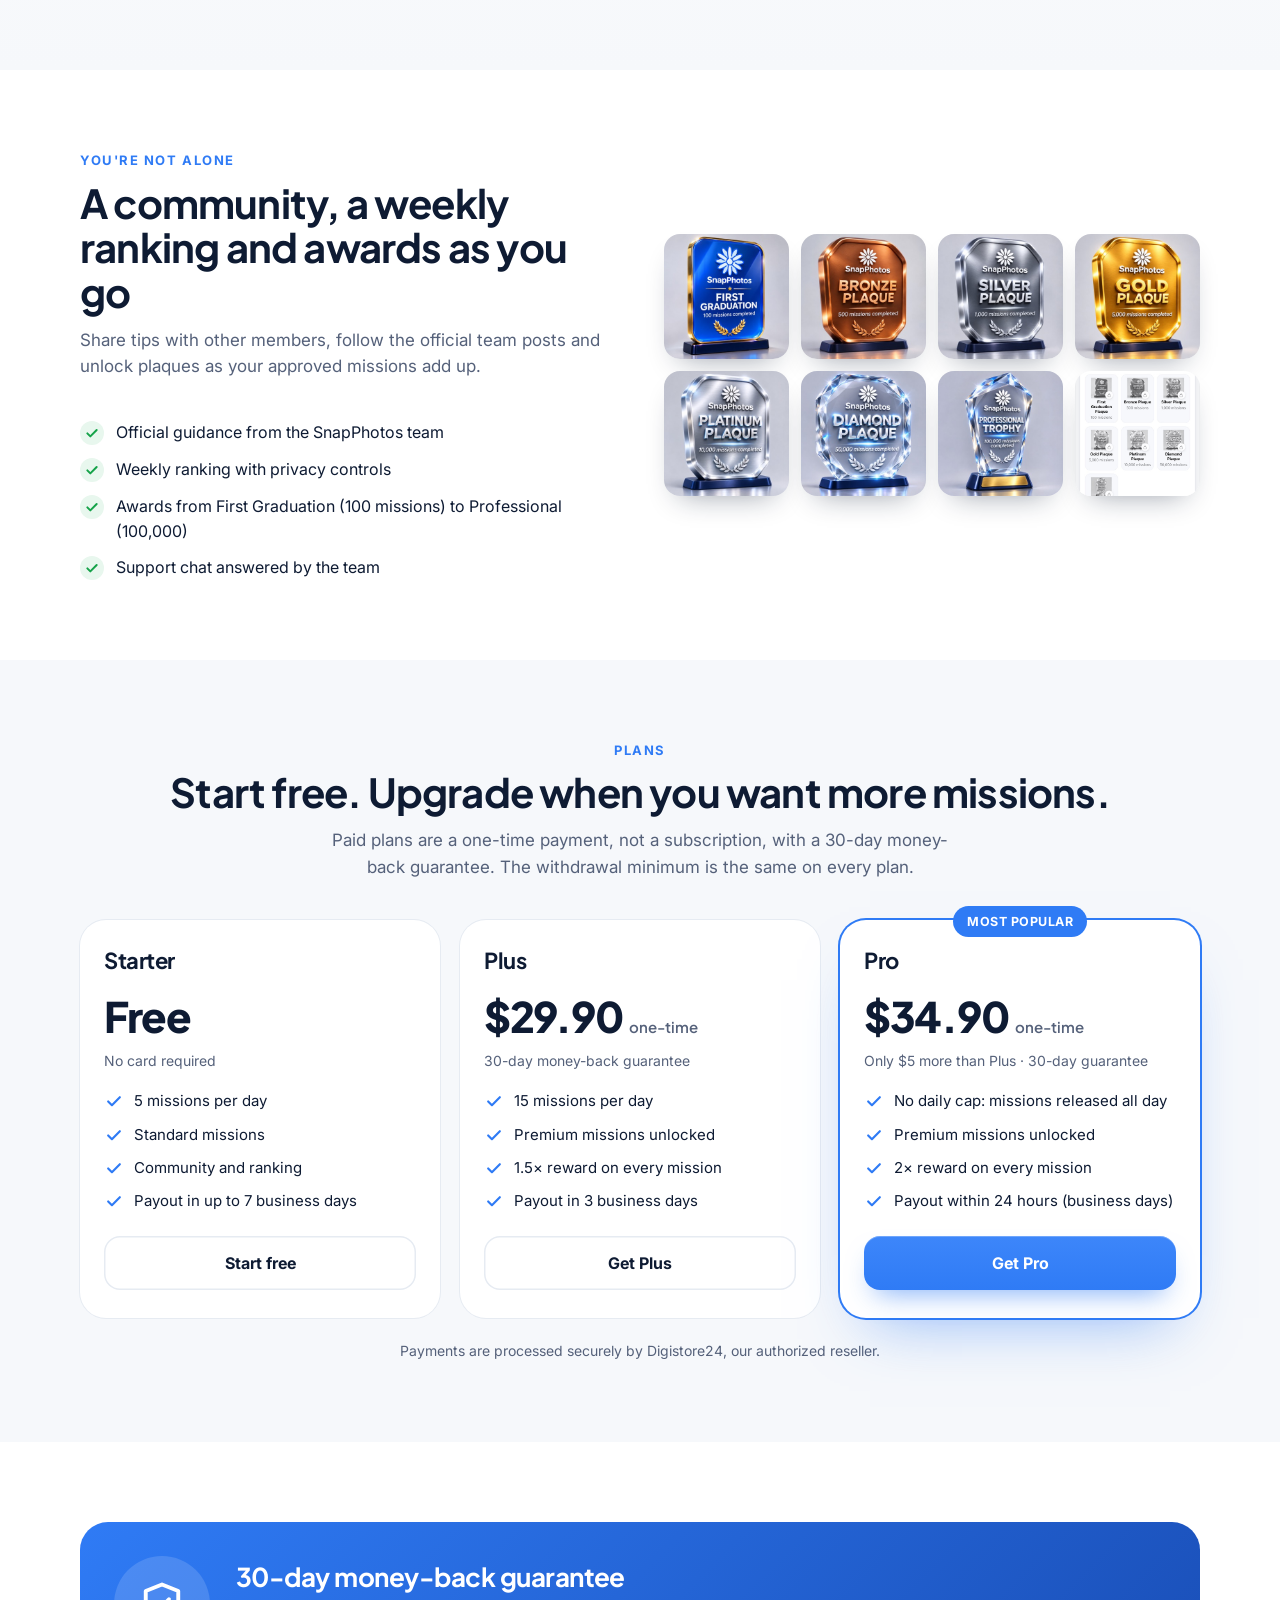
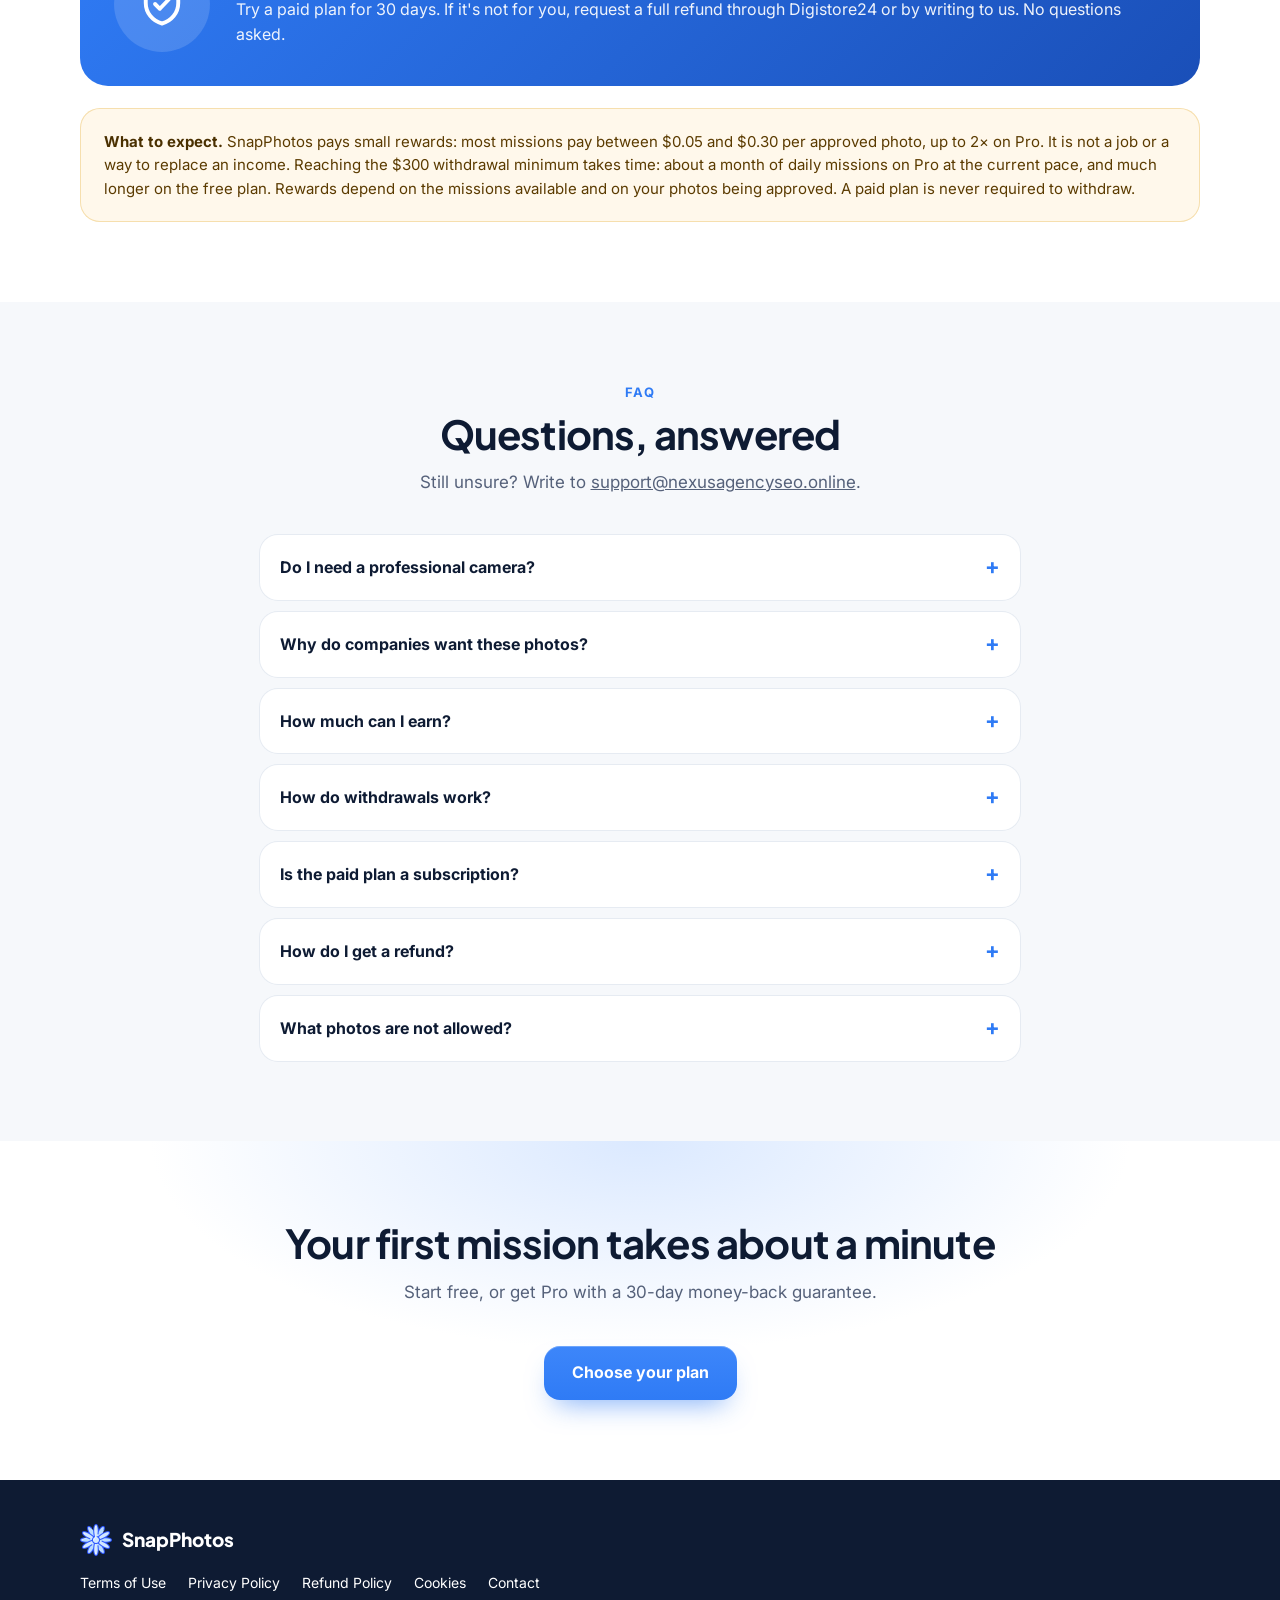
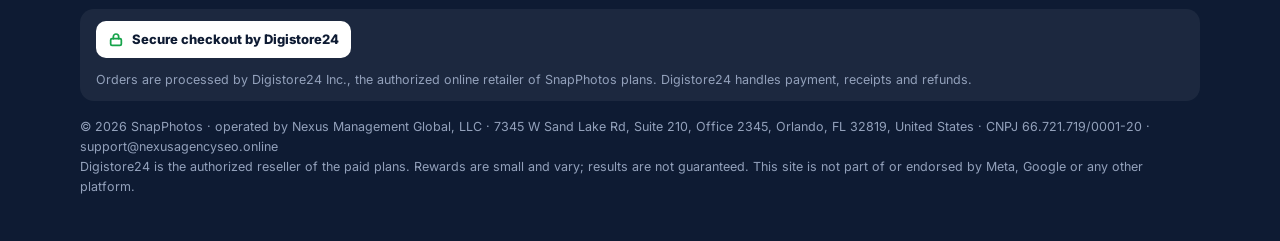
==== commit 5a22ac61: "Código oficial da Digistore24 e selos de pedido seguro Co-Authored-By: Claude Opus 5.5 <noreply@anth" ====
--- a/index.html
+++ b/index.html
@@ -346,7 +346,11 @@
   <div class="box">
     <a class="marca" href="#" style="color:#fff"><img src="/assets/icone/flor-256.png" alt="">SnapPhotos</a>
     <div class="links"><a href="/terms.html">Terms of Use</a><a href="/privacy.html">Privacy Policy</a><a href="/refund.html">Refund Policy</a><a href="/cookies.html">Cookies</a><a href="/contact.html">Contact</a></div>
-    <p class="legal">© 2026 SnapPhotos · operated by Nexus Management Global, LLC · 7345 W Sand Lake Rd, Suite 210, Office 2345, Orlando, FL 32819, United States · CNPJ 66.721.719/0001-20 · support@nexusagencyseo.online<br>
+<div style="display:flex;align-items:center;gap:12px;flex-wrap:wrap;background:rgba(255,255,255,.06);border-radius:14px;padding:12px 16px">
+      <span style="display:inline-flex;align-items:center;gap:8px;background:#fff;color:#0E1B33;border-radius:10px;padding:8px 12px;font-weight:800;font-size:13px"><svg viewBox="0 0 24 24" width="16" height="16" fill="none" stroke="#16A34A" stroke-width="2.6" stroke-linecap="round" stroke-linejoin="round"><rect x="4" y="10" width="16" height="10" rx="2"/><path d="M8 10V7a4 4 0 0 1 8 0v3"/></svg>Secure checkout by Digistore24</span>
+      <span style="font-size:12.5px;color:#93a1bb">Orders are processed by Digistore24 Inc., the authorized online retailer of SnapPhotos plans. Digistore24 handles payment, receipts and refunds.</span>
+    </div>
+        <p class="legal">© 2026 SnapPhotos · operated by Nexus Management Global, LLC · 7345 W Sand Lake Rd, Suite 210, Office 2345, Orlando, FL 32819, United States · CNPJ 66.721.719/0001-20 · support@nexusagencyseo.online<br>
     Digistore24 is the authorized reseller of the paid plans. Rewards are small and vary; results are not guaranteed. This site is not part of or endorsed by Meta, Google or any other platform.</p>
   </div>
 </footer>
@@ -354,7 +358,7 @@
 <script>
 /* Links de compra: preencher com os IDs dos produtos da Digistore24 quando forem criados.
    APP: endereço do app (funil gratuito) quando estiver no ar. Vazio = os botões levam aos planos. */
-const DIGISTORE = { plus: "", pro: "" };
+const DIGISTORE = { plus: "767751", pro: "767750" };
 const APP = "";
 document.querySelectorAll("[data-compra]").forEach(a => {
   const id = DIGISTORE[a.dataset.compra];
@@ -391,5 +395,7 @@
   var v = document.querySelector("video"); if (v) v.addEventListener("play", function once(){ snapTrack("ViewContent", { content_name: "overview video" }); v.removeEventListener("play", once); });
 })();
 </script>
+<script src="https://www.digistore24-scripts.com/service/digistore.js"></script>
+<script type="text/javascript">digistorePromocode( { "product_id": 767750, "adjust_domain": true } );</script>
 </body>
 </html>
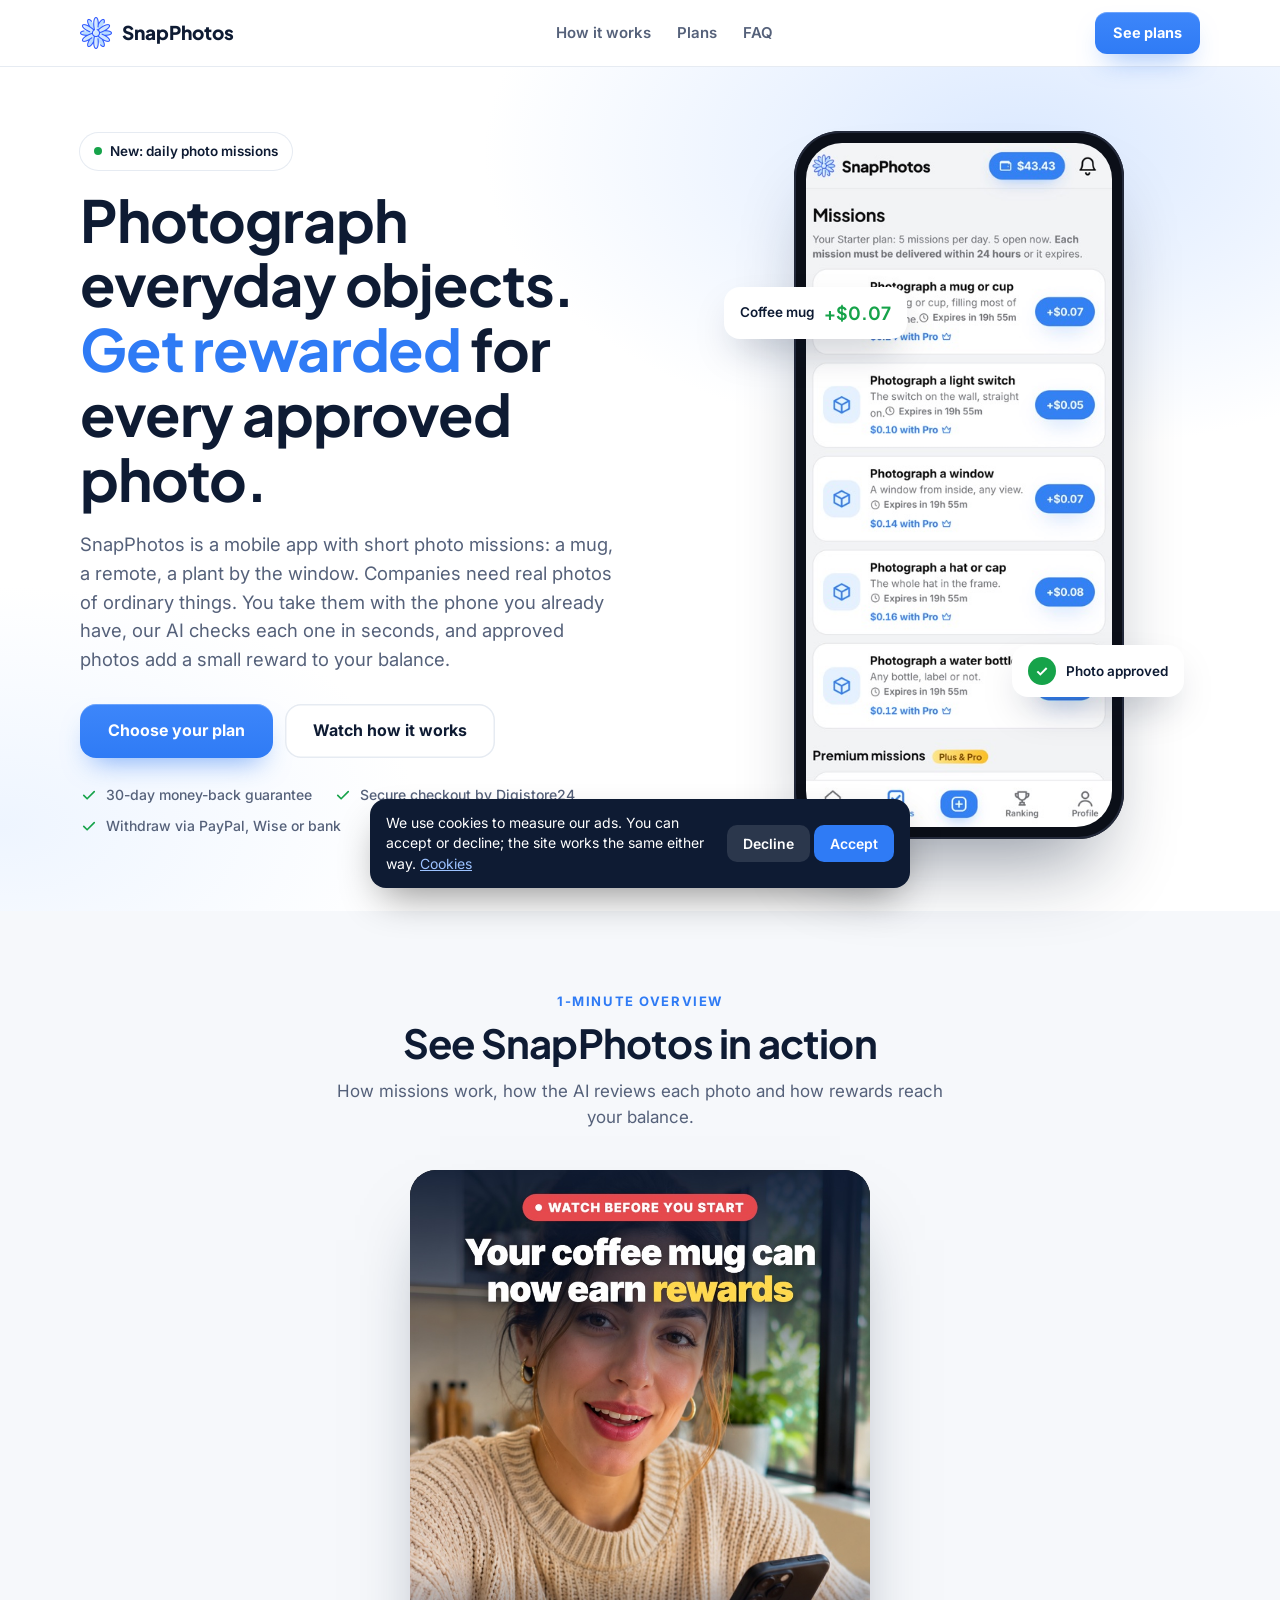
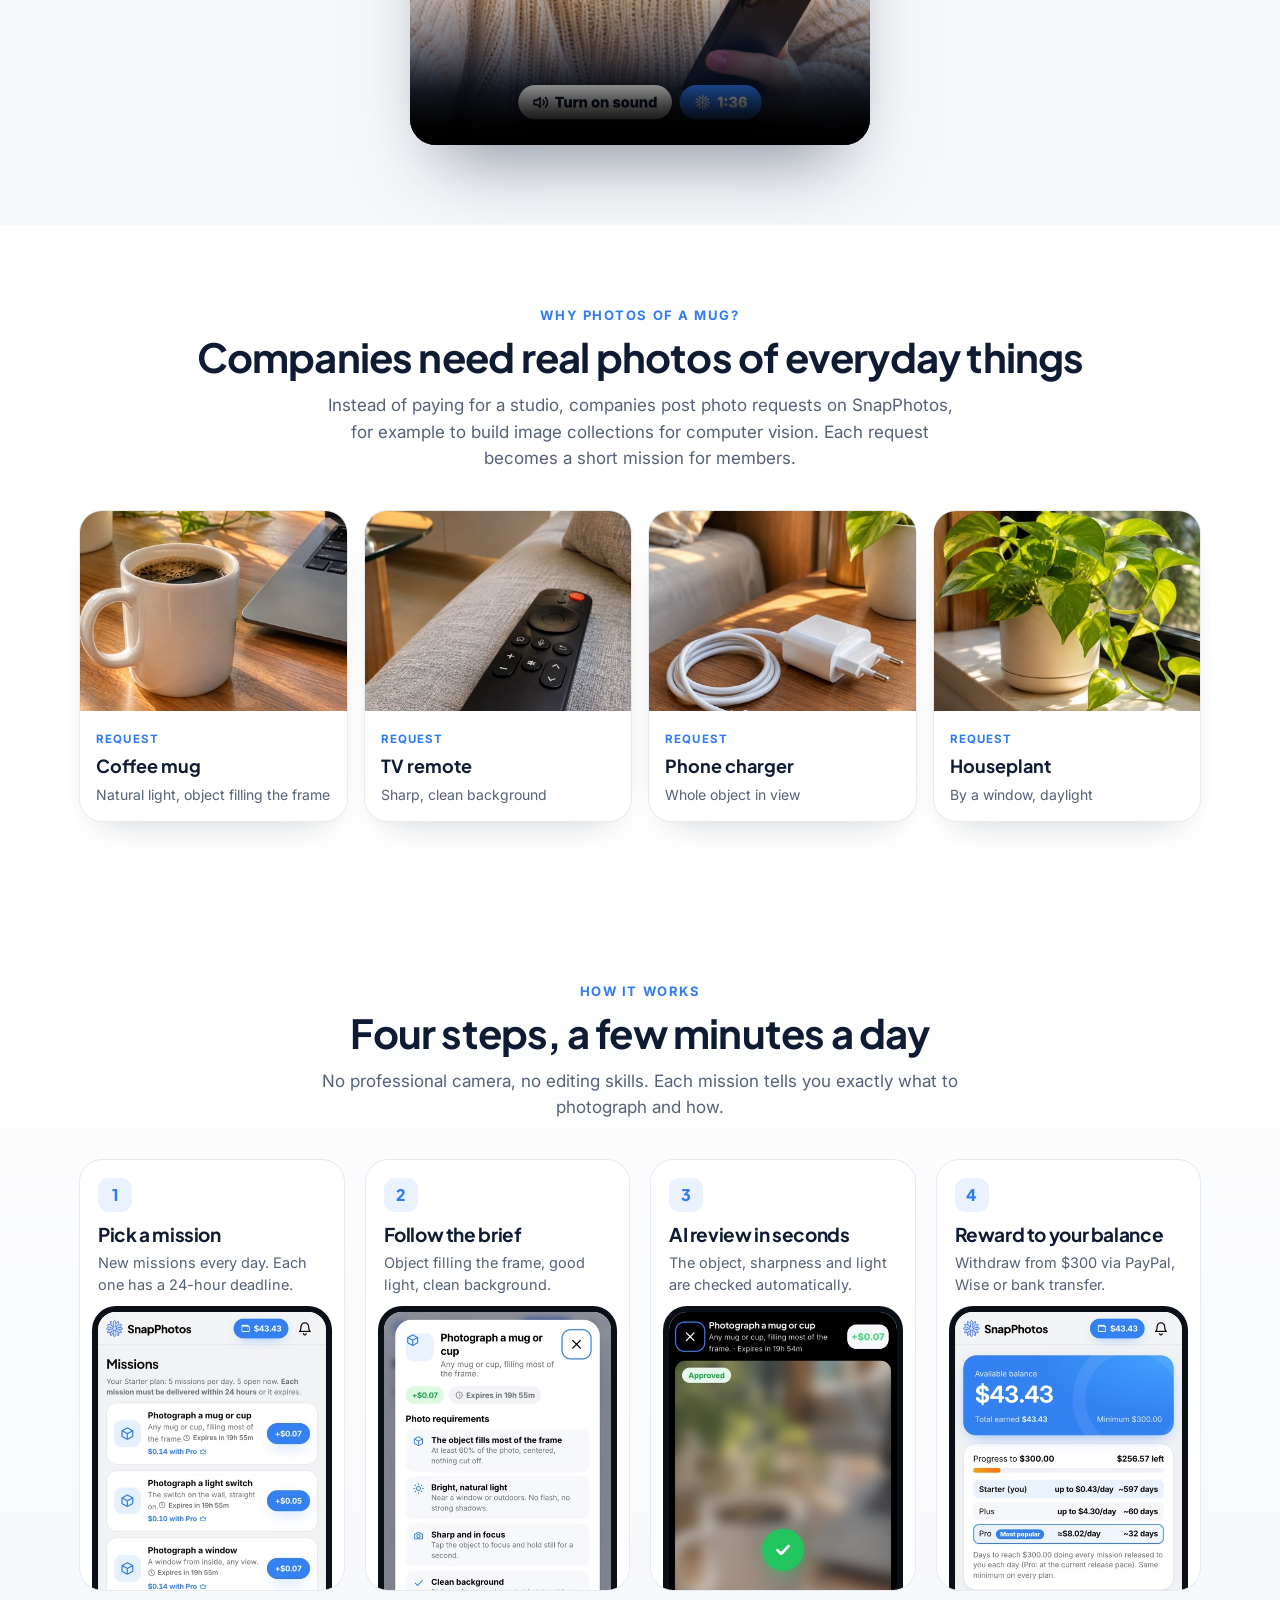
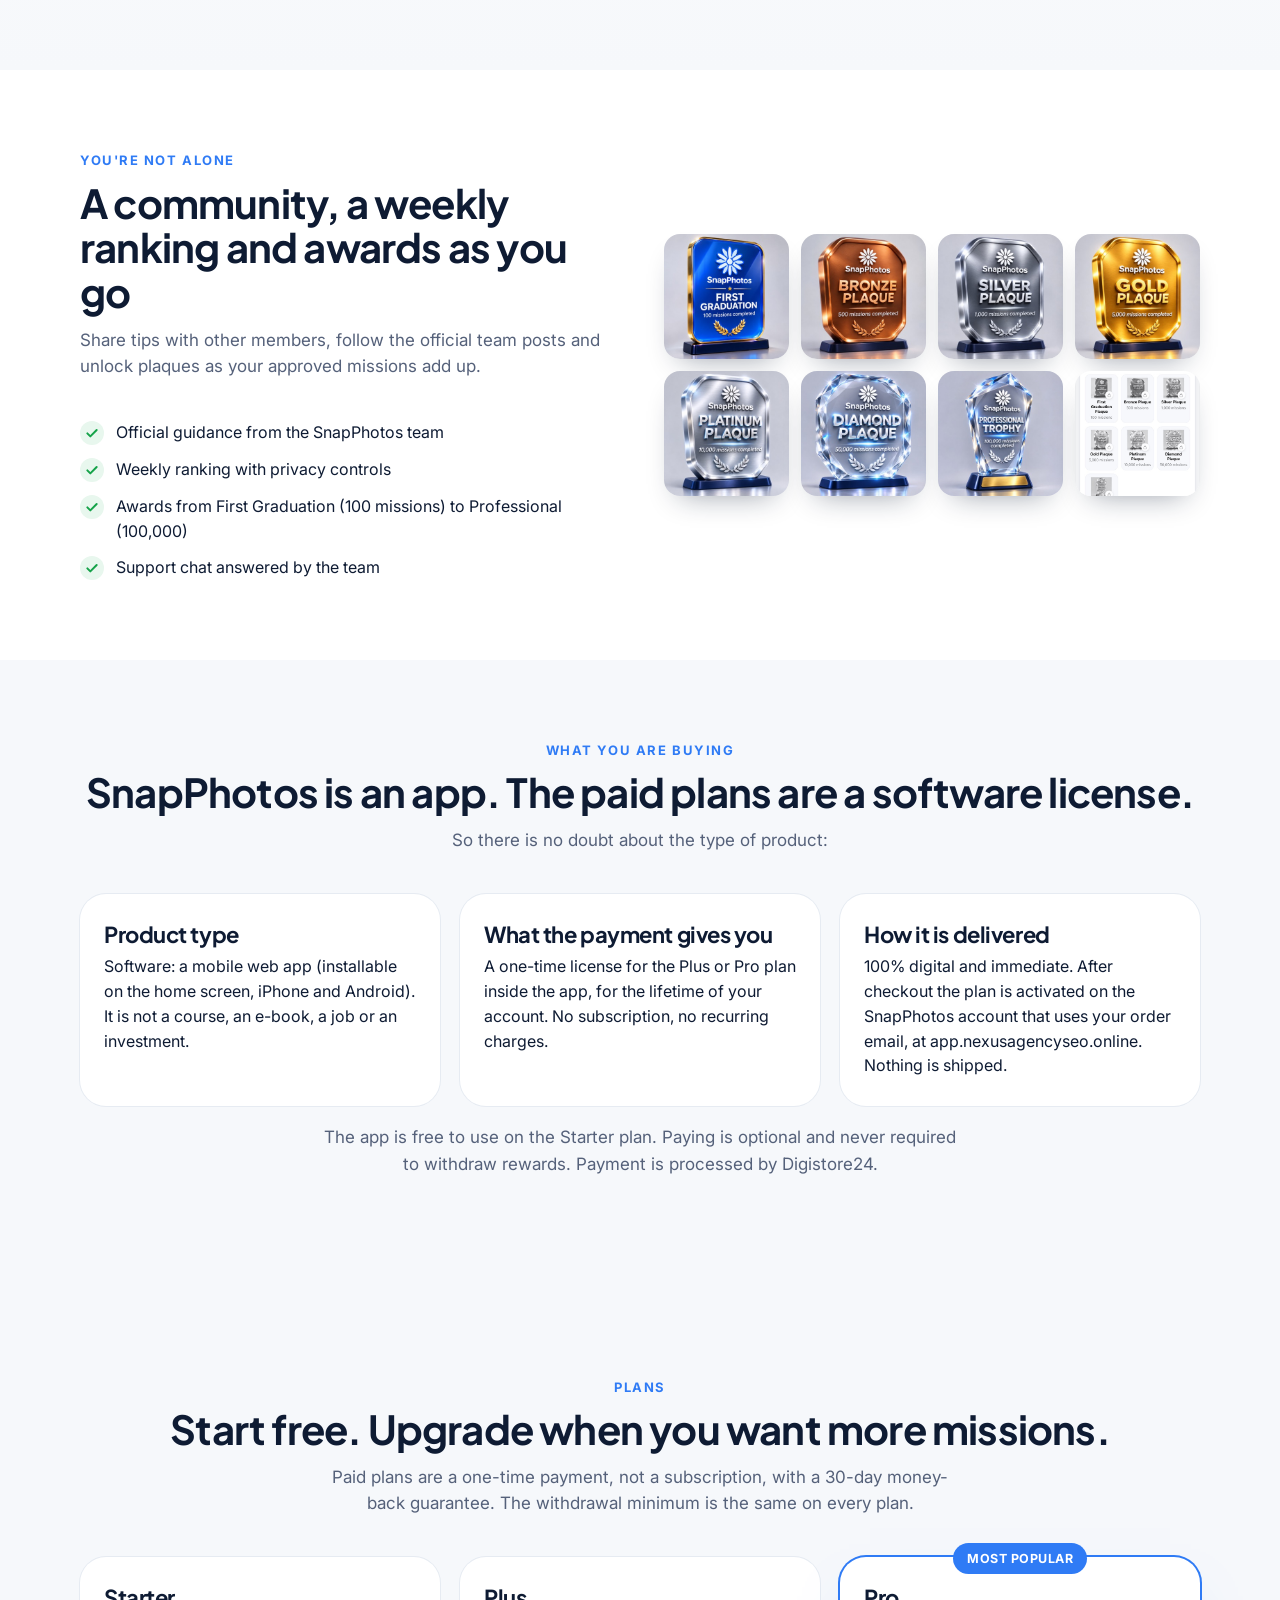
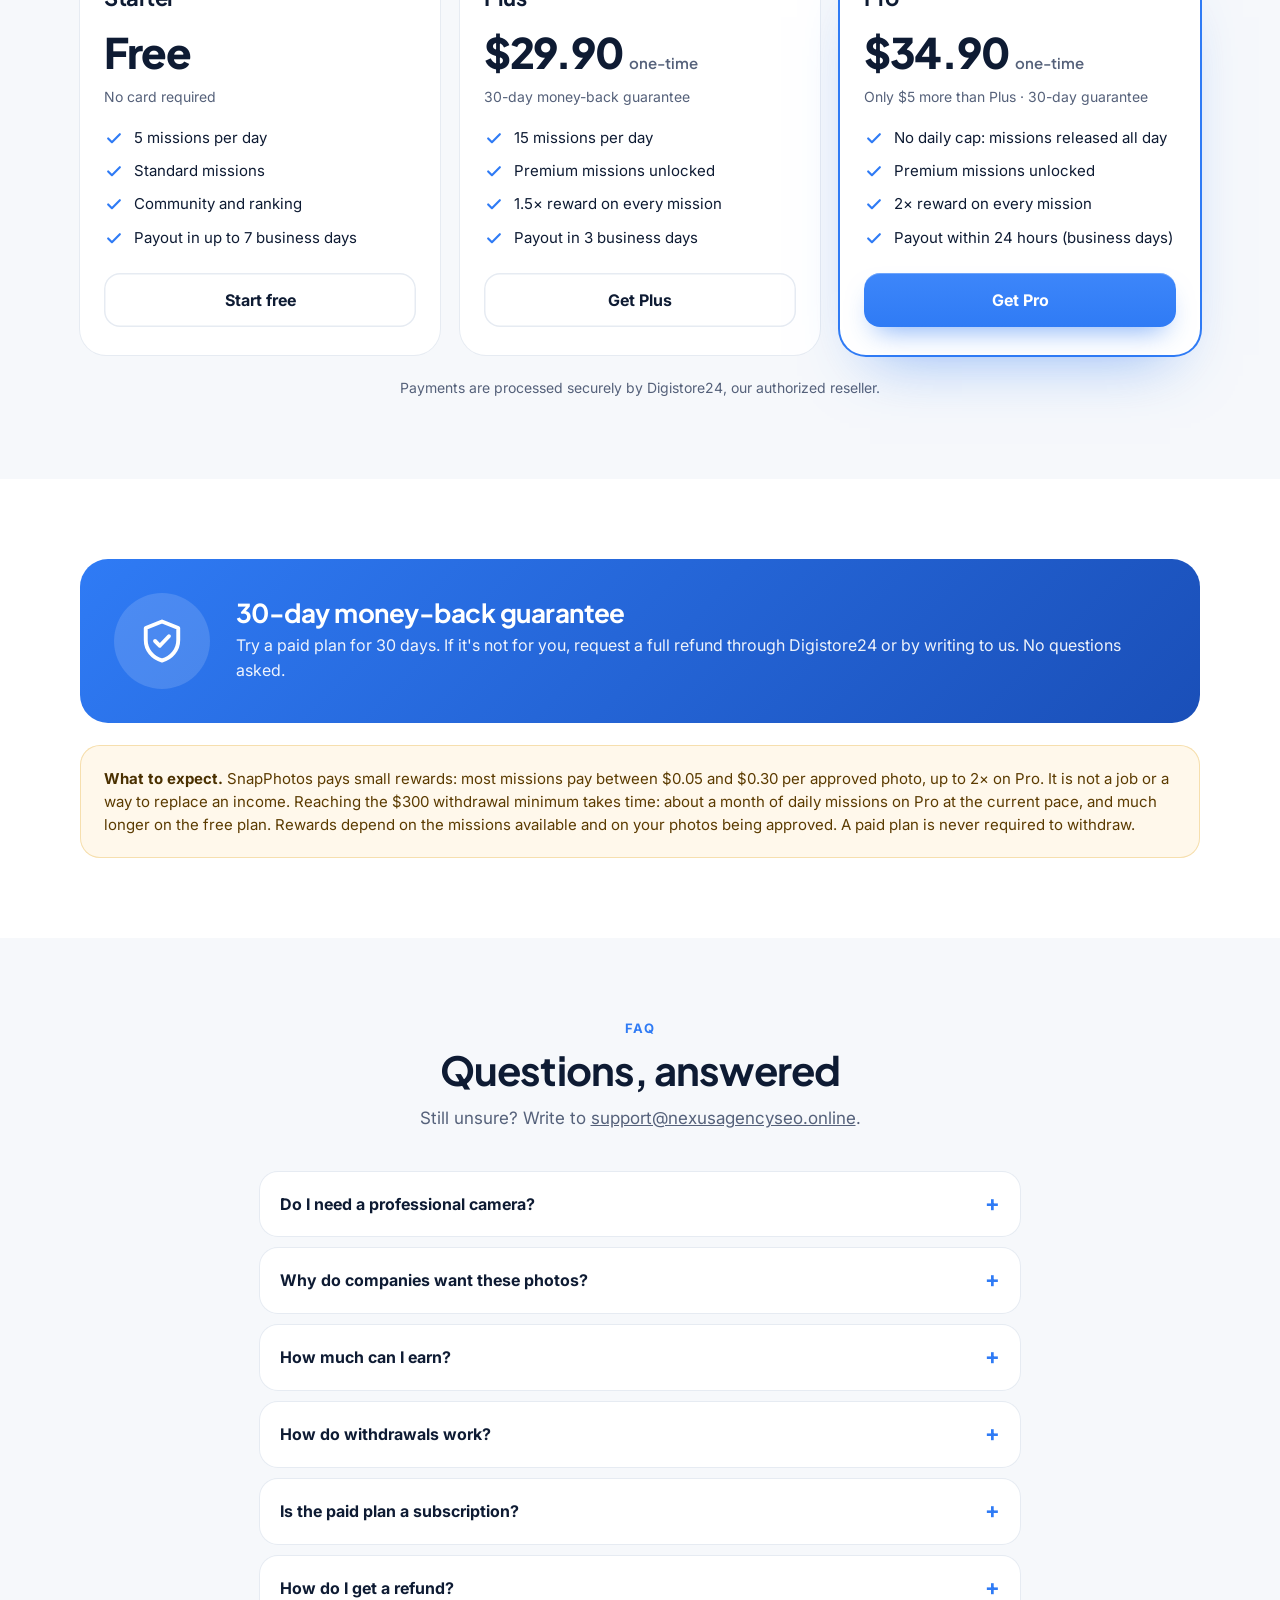
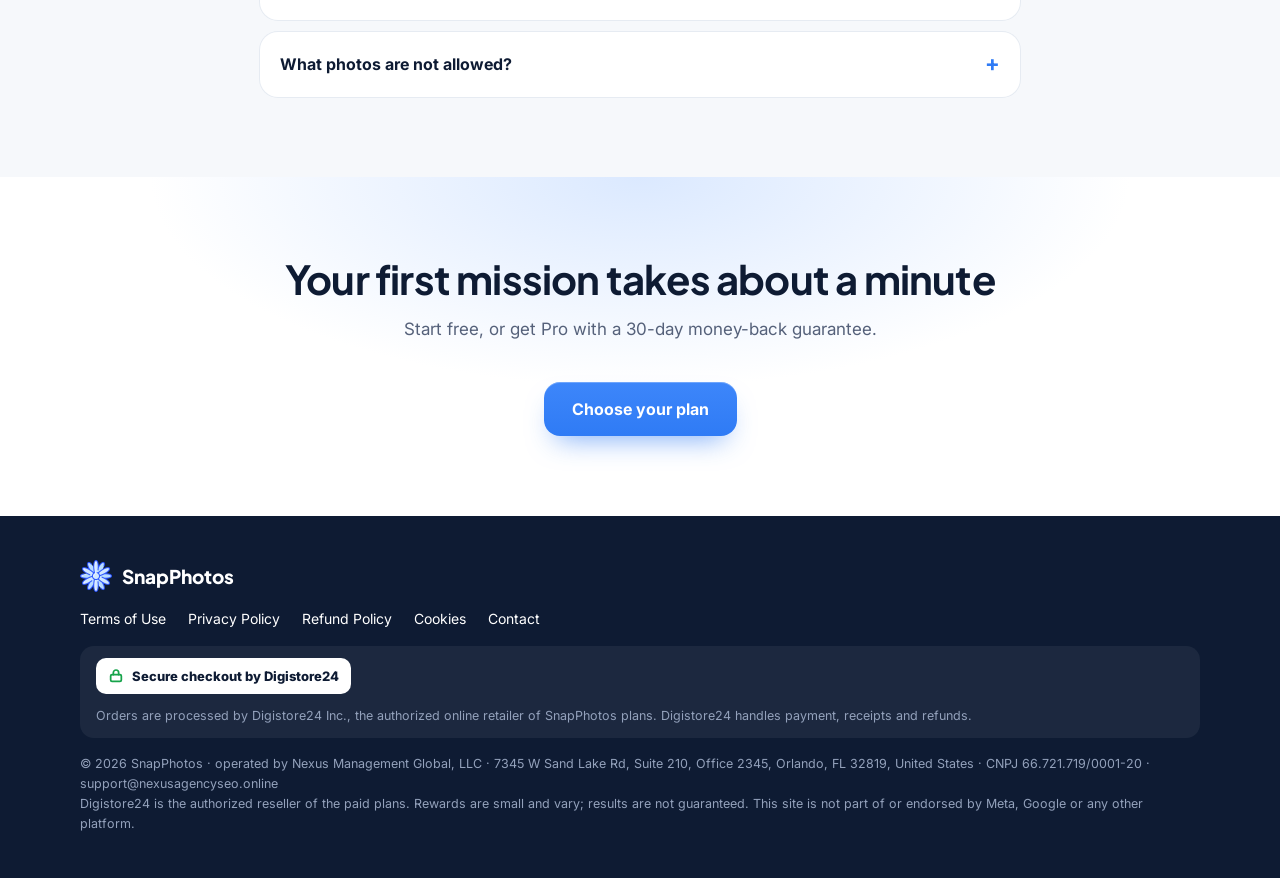
==== commit 9b8965d0: "Deixa claro o formato: app (software) + licença do plano; obrigado sem redirecionamento automático C" ====
--- a/index.html
+++ b/index.html
@@ -250,6 +250,20 @@
       <img src="/img/premio-100000.jpg" alt="Professional trophy" loading="lazy">
       <img src="/img/app-premios.jpg" alt="Awards screen in the app" loading="lazy">
     </div>
+  </div>
+</section>
+
+<section id="what" style="background:var(--fundo)">
+  <div class="box">
+    <span class="eyebrow">What you are buying</span>
+    <h2>SnapPhotos is an app. The paid plans are a software license.</h2>
+    <p class="sub">So there is no doubt about the type of product:</p>
+    <div class="grade-planos" style="margin-top:22px">
+      <div class="plano"><h3 style="margin-bottom:8px">Product type</h3><p>Software: a mobile web app (installable on the home screen, iPhone and Android). It is not a course, an e-book, a job or an investment.</p></div>
+      <div class="plano"><h3 style="margin-bottom:8px">What the payment gives you</h3><p>A one-time license for the Plus or Pro plan inside the app, for the lifetime of your account. No subscription, no recurring charges.</p></div>
+      <div class="plano"><h3 style="margin-bottom:8px">How it is delivered</h3><p>100% digital and immediate. After checkout the plan is activated on the SnapPhotos account that uses your order email, at app.nexusagencyseo.online. Nothing is shipped.</p></div>
+    </div>
+    <p class="sub" style="margin-top:18px">The app is free to use on the Starter plan. Paying is optional and never required to withdraw rewards. Payment is processed by Digistore24.</p>
   </div>
 </section>
 
